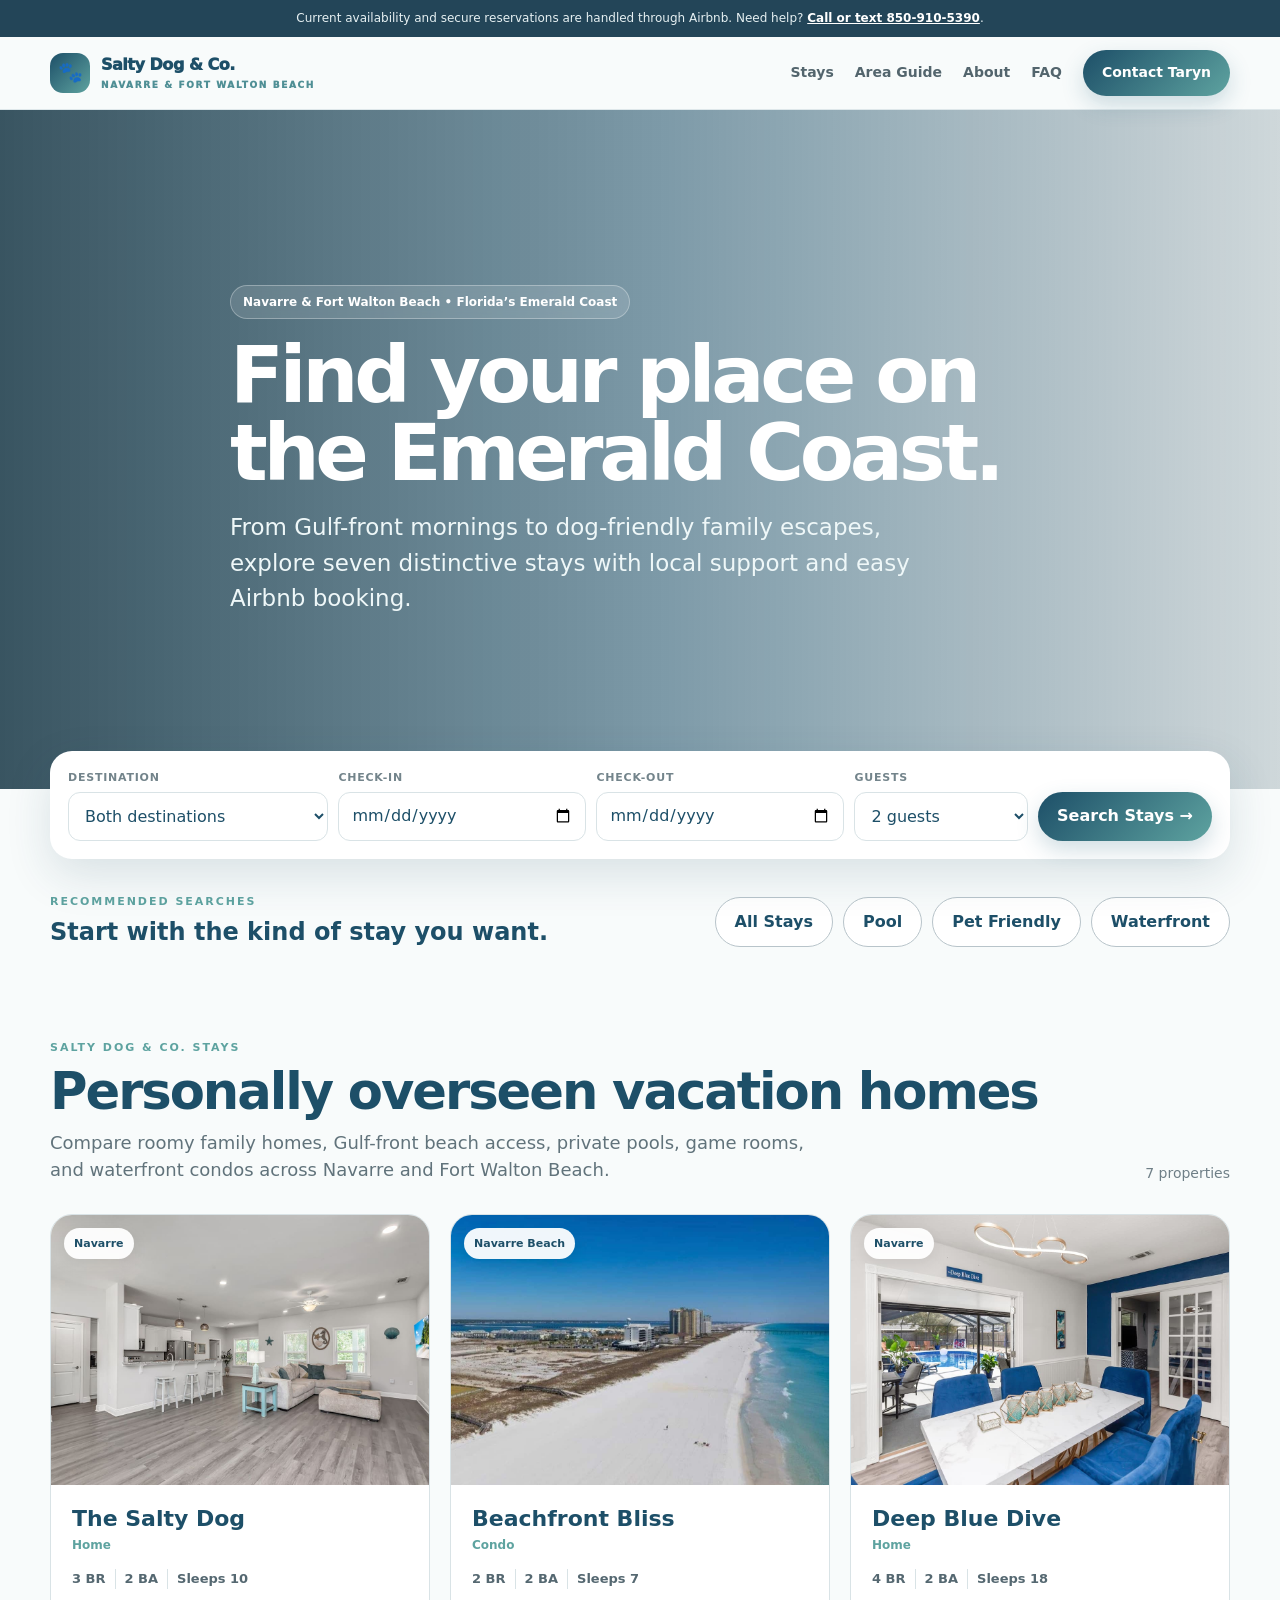
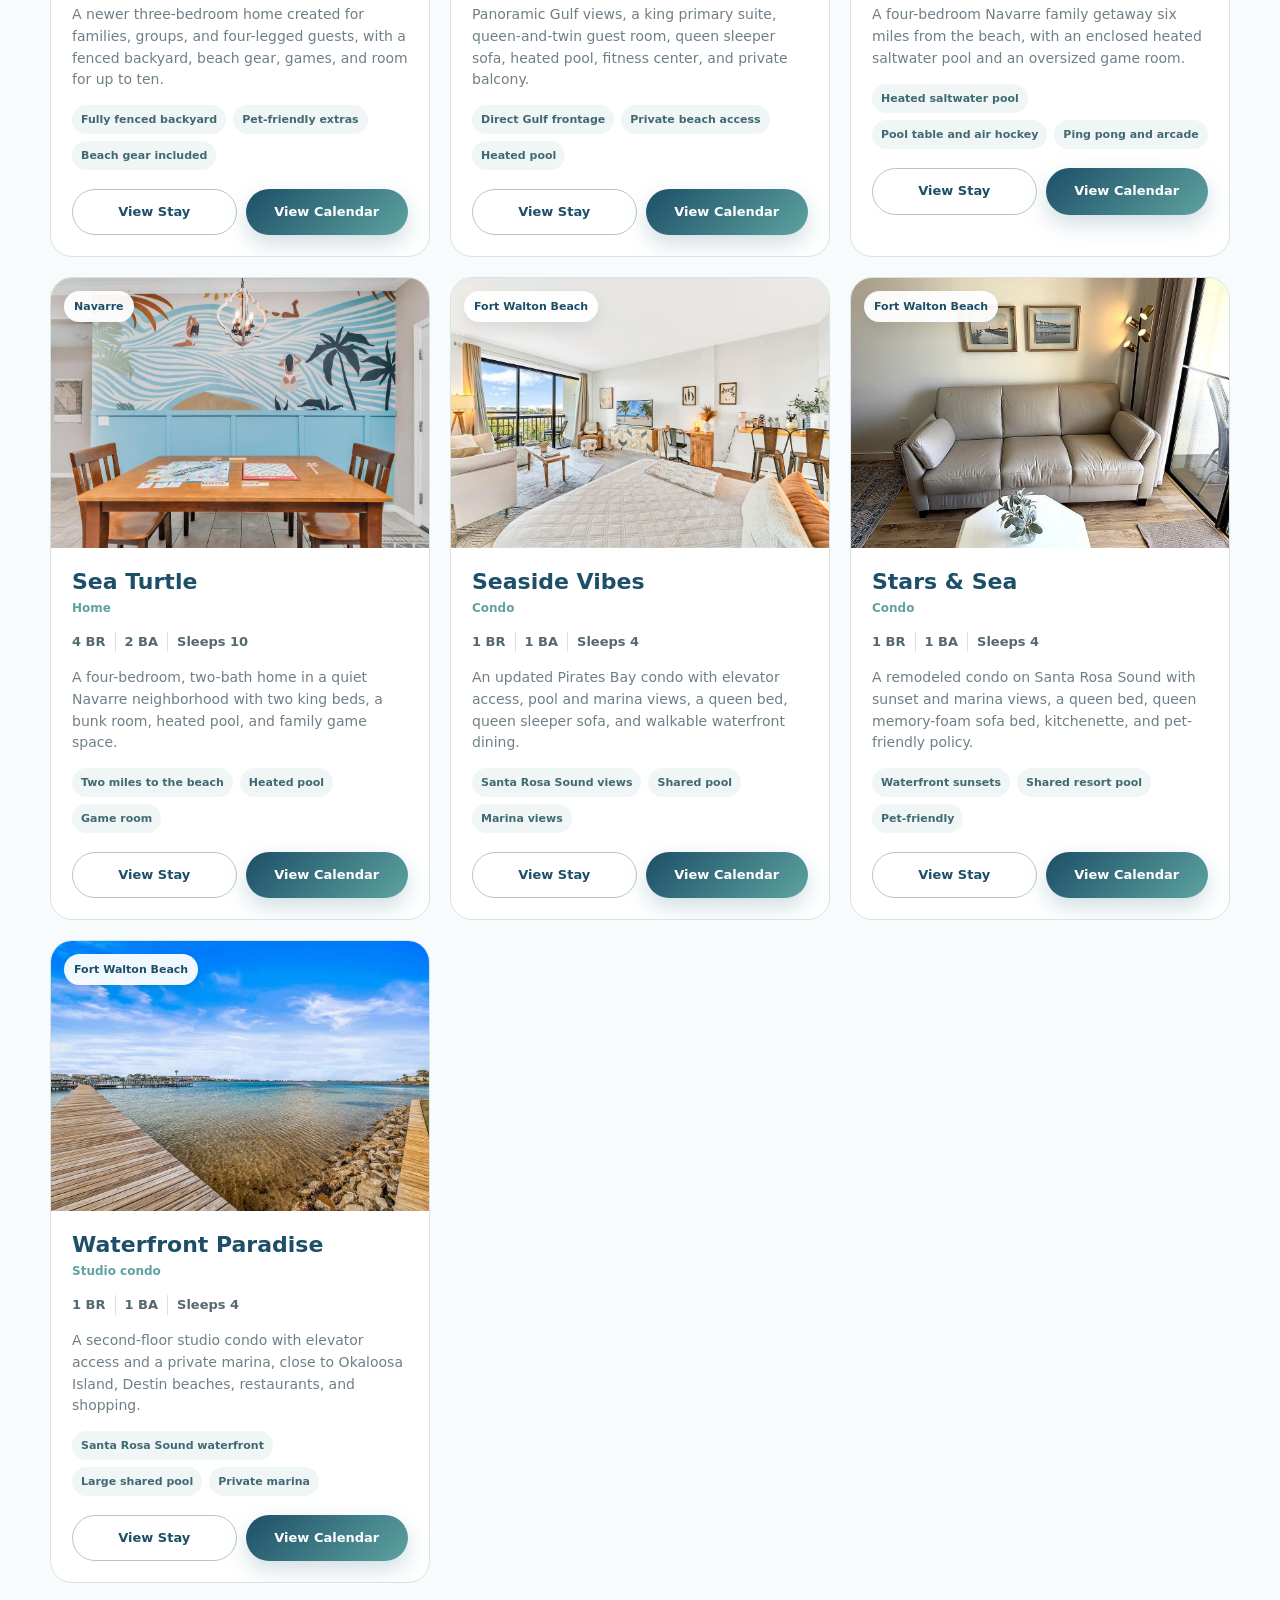
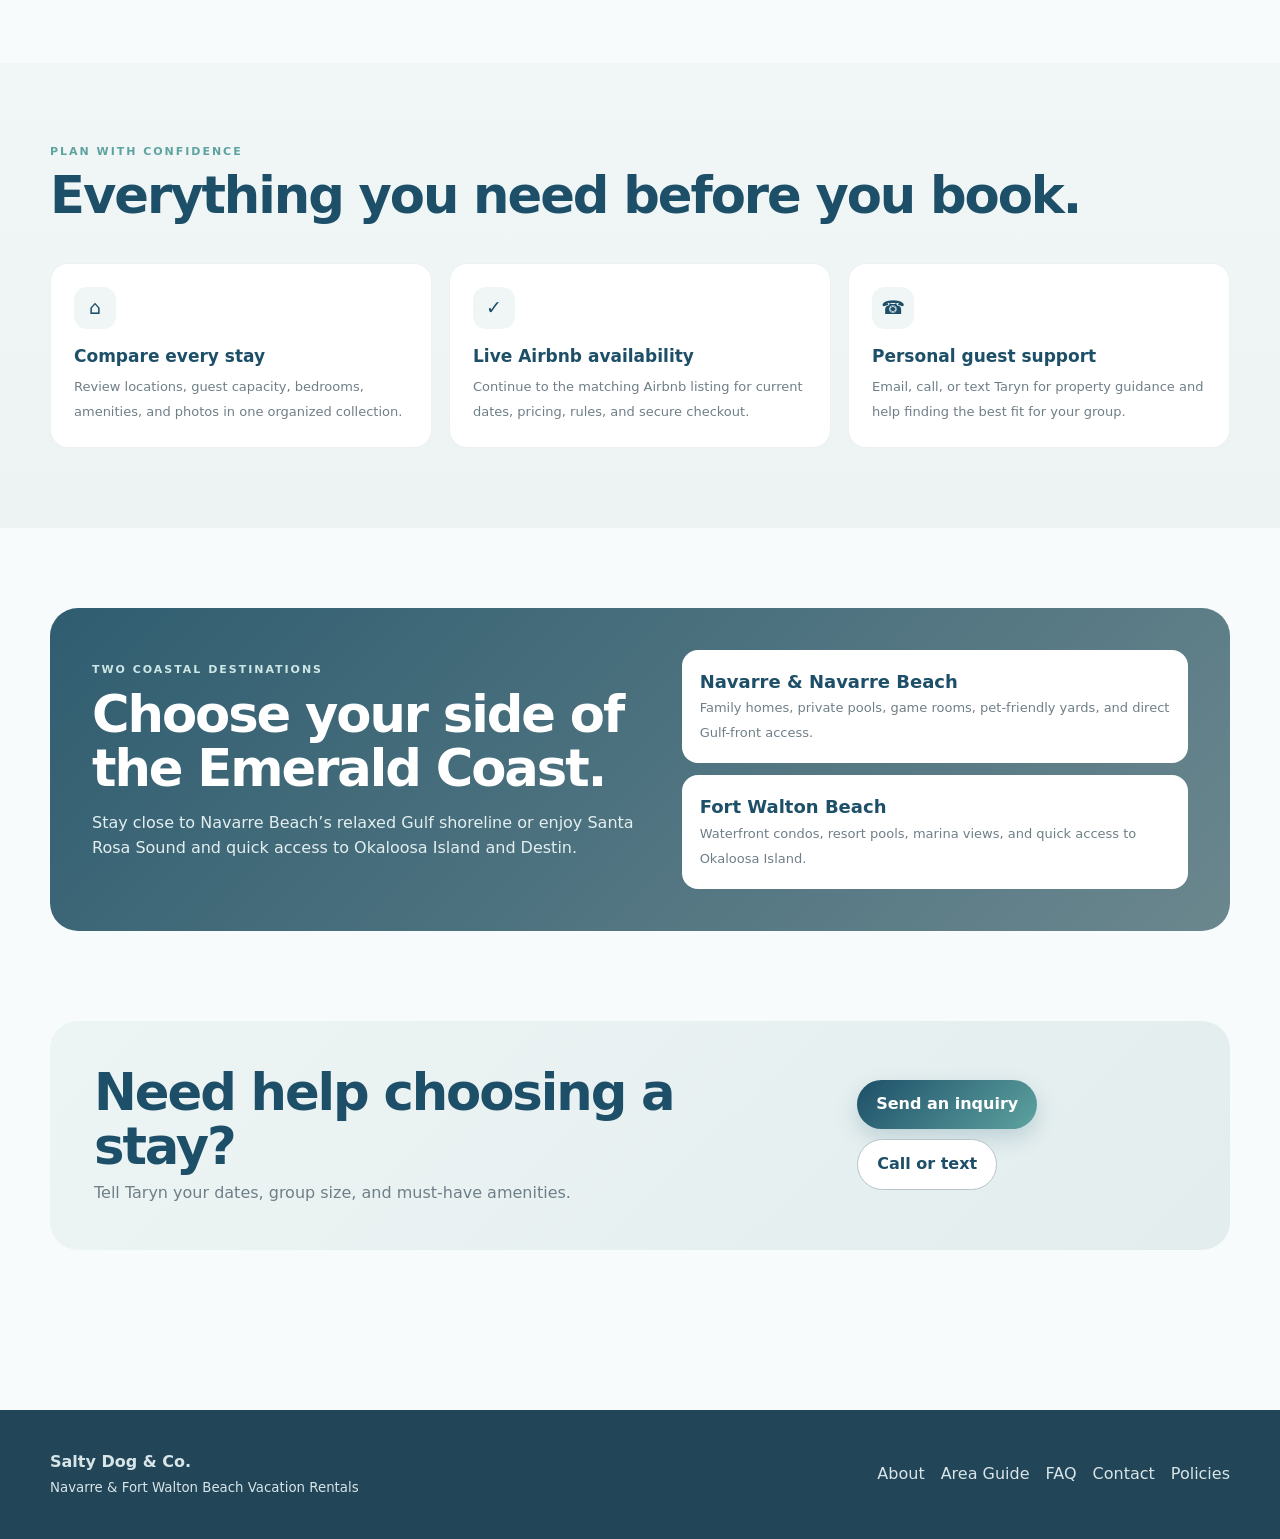
==== index.html @ 6332a344 "Add files via upload Add expanded galleries and booking price preview" ====
<!doctype html>
<html lang="en">
<head>
<meta charset="utf-8">
<meta name="viewport" content="width=device-width,initial-scale=1">
<title>Salty Dog & Co. | Navarre & Fort Walton Beach Vacation Rentals</title>
<meta name="description" content="Explore seven distinctive Salty Dog & Co. vacation rentals in Navarre, Navarre Beach, and Fort Walton Beach.">
<style>
:root{--ink:#25343c;--muted:#6f7f87;--navy:#1d4f68;--navy2:#2f6b80;--aqua:#4f8f95;--teal:#5ea3a0;--mist:#eaf2f3;--sand:#f8fbfb;--foam:#eff6f5;--line:#d9e3e6;--white:#fff;--shadow:0 16px 46px rgba(31,72,90,.14)}
*{box-sizing:border-box}html{scroll-behavior:smooth}body{margin:0;font-family:Inter,ui-sans-serif,system-ui,-apple-system,BlinkMacSystemFont,"Segoe UI",sans-serif;color:var(--ink);background:var(--sand);line-height:1.55}a{text-decoration:none;color:inherit}button,input,select{font:inherit}button{cursor:pointer}img{display:block;width:100%}.container{width:min(1180px,calc(100% - 36px));margin:auto}
.notice-bar{background:#234558;color:#e6f0f2;text-align:center;padding:9px 14px;font-size:12px}.notice-bar a{color:#fff;font-weight:850;text-decoration:underline}
header{position:sticky;top:0;z-index:50;background:rgba(248,251,251,.96);backdrop-filter:blur(12px);border-bottom:1px solid rgba(217,227,230,.8)}.nav{min-height:72px;display:flex;align-items:center;justify-content:space-between;gap:22px}.brand{display:flex;align-items:center;gap:11px;font-weight:950;color:var(--navy);letter-spacing:-.03em}.logo{width:40px;height:40px;border-radius:13px;background:linear-gradient(135deg,var(--navy),var(--teal));color:#fff;display:grid;place-items:center;font-size:20px}.brand small{display:block;color:var(--aqua);font-size:9px;text-transform:uppercase;letter-spacing:.18em;margin-top:1px}.navlinks{display:flex;align-items:center;gap:21px;font-size:14px;font-weight:750;color:#53656d}.navlinks a:hover{color:var(--teal)}
.btn{border:0;display:inline-flex;align-items:center;justify-content:center;gap:8px;min-height:46px;padding:12px 19px;border-radius:999px;font-weight:850;transition:.2s ease}.btn-primary{background:linear-gradient(135deg,var(--navy),var(--teal));color:#fff;box-shadow:0 9px 22px rgba(47,107,128,.22)}.btn-primary:hover{transform:translateY(-1px)}.btn-outline{background:#fff;color:var(--navy);border:1px solid #b8c4ca}
.hero{min-height:610px;color:#fff;display:flex;align-items:end;background:linear-gradient(90deg,rgba(20,53,68,.84),rgba(29,79,104,.56) 52%,rgba(20,53,68,.18)),url("https://images.trvl-media.com/lodging/124000000/123920000/123918700/123918637/0638040a.jpg?impolicy=resizecrop&ra=fit&rw=1600") center 55%/cover no-repeat}.hero-inner{padding:95px 0 92px;max-width:820px}.pill{display:inline-flex;align-items:center;gap:8px;padding:7px 12px;border:1px solid rgba(255,255,255,.3);background:rgba(255,255,255,.12);backdrop-filter:blur(7px);border-radius:999px;font-size:12px;font-weight:800}.hero h1{font-size:clamp(46px,6.5vw,79px);line-height:.98;letter-spacing:-.055em;margin:18px 0}.hero p{font-size:clamp(18px,2vw,23px);max-width:740px;color:#eef7f8;margin:0}
.search-wrap{position:relative;margin-top:-38px;z-index:10}.search-card{background:#fff;border-radius:22px;box-shadow:var(--shadow);padding:18px;display:grid;grid-template-columns:1.05fr 1fr 1fr .7fr auto;gap:10px;align-items:end}.field label{display:block;font-size:11px;text-transform:uppercase;letter-spacing:.07em;color:#73848b;font-weight:850;margin:0 0 6px}.field input,.field select{width:100%;height:49px;border:1px solid var(--line);border-radius:12px;padding:0 12px;color:var(--navy);background:#fff;outline:none}.field input:focus,.field select:focus{border-color:var(--teal);box-shadow:0 0 0 3px rgba(94,163,160,.1)}
section{padding:80px 0}.recommend{padding:34px 0 8px}.recommend-inner{display:flex;justify-content:space-between;gap:20px;align-items:center;flex-wrap:wrap}.quick{display:flex;gap:10px;flex-wrap:wrap}.kicker{font-size:11px;text-transform:uppercase;letter-spacing:.18em;font-weight:900;color:var(--teal)}.recommend-title{font-size:24px;font-weight:900;color:var(--navy);margin-top:4px}.section-head{display:flex;justify-content:space-between;gap:30px;align-items:end;margin-bottom:30px}.section-head h2,.feature-copy h2,.cta h2{font-size:clamp(34px,4vw,52px);line-height:1.06;letter-spacing:-.04em;color:var(--navy);margin:8px 0 10px}.lead{margin:0;color:#61737b;font-size:18px;max-width:760px}.results-count{font-size:14px;color:var(--muted);white-space:nowrap}
.property-grid{display:grid;grid-template-columns:repeat(3,1fr);gap:20px}.property-card{border:1px solid var(--line);background:#fff;border-radius:22px;overflow:hidden;transition:.2s ease;min-width:0}.property-card:hover{transform:translateY(-3px);box-shadow:var(--shadow)}.card-media{position:relative;height:270px;background:linear-gradient(135deg,#d8e6e8,#eef4f4);overflow:hidden}.card-media img{width:100%;height:100%;object-fit:cover}.tag{position:absolute;top:13px;left:13px;background:rgba(255,255,255,.94);color:var(--navy);padding:7px 10px;border-radius:999px;font-size:11px;font-weight:900;box-shadow:0 7px 16px rgba(0,0,0,.08)}.card-body{padding:21px}.card-title{font-size:22px;line-height:1.15;font-weight:900;color:var(--navy);margin:0}.location{font-size:12px;color:var(--teal);font-weight:850;margin-top:4px}.meta{display:flex;flex-wrap:wrap;gap:9px;margin:15px 0;color:#556871;font-size:13px;font-weight:700}.meta span{padding-right:9px;border-right:1px solid var(--line)}.meta span:last-child{border-right:0}.card-copy{color:var(--muted);font-size:14px;min-height:66px}.features{display:flex;gap:7px;flex-wrap:wrap;margin:14px 0 19px}.feature{padding:6px 9px;background:var(--foam);border-radius:999px;font-size:11px;color:#416972;font-weight:800}.card-actions{display:flex;gap:9px}.card-actions .btn{flex:1;font-size:13px;padding-inline:11px}
.soft{background:linear-gradient(180deg,#f1f7f7,#ecf3f2)}.why-grid{display:grid;grid-template-columns:repeat(3,1fr);gap:17px}.why{background:#fff;border:1px solid rgba(29,79,104,.08);border-radius:18px;padding:23px}.why-icon{width:42px;height:42px;border-radius:13px;background:var(--foam);display:grid;place-items:center;font-size:19px;margin-bottom:14px;color:var(--navy)}.why strong{display:block;color:var(--navy);font-size:17px;margin-bottom:5px}.why span{font-size:13px;color:var(--muted)}
.destination{display:grid;grid-template-columns:1.05fr .95fr;gap:30px;align-items:center;border-radius:28px;background:linear-gradient(135deg,#2f5d70,#6b878e);color:#fff;padding:42px}.destination h2{color:#fff;font-size:clamp(34px,4vw,52px);line-height:1.06;letter-spacing:-.04em;margin:8px 0 10px}.destination p{color:#e3eef0}.destination-cards{display:grid;gap:12px}.destination-card{background:#fff;color:var(--ink);border-radius:16px;padding:18px}.destination-card strong{display:block;color:var(--navy);font-size:18px}.destination-card span{font-size:13px;color:var(--muted)}
.cta{border-radius:28px;background:linear-gradient(135deg,#edf4f4,#e3edee);padding:44px;display:flex;justify-content:space-between;gap:30px;align-items:center}.cta h2{margin:0 0 8px}.cta p{margin:0;color:var(--muted)}.cta-actions{display:flex;gap:10px;flex-wrap:wrap}footer{background:#234558;color:#d7e5e8;padding:40px 0;margin-top:80px}.footer{display:flex;justify-content:space-between;gap:30px;align-items:center}.footer-links{display:flex;gap:16px;flex-wrap:wrap}
@media(max-width:960px){.navlinks a:not(.btn){display:none}.search-card{grid-template-columns:1fr 1fr}.search-card .wide-action{grid-column:1/-1}.property-grid{grid-template-columns:1fr 1fr}.destination{grid-template-columns:1fr}}
@media(max-width:650px){.container{width:min(100% - 26px,1180px)}.nav{min-height:64px}.nav .btn{display:none}.hero{min-height:570px}.hero-inner{padding:72px 0 86px}.hero h1{font-size:45px}.search-card{grid-template-columns:1fr}.search-card .wide-action{grid-column:auto}section{padding:62px 0}.section-head{display:block}.results-count{margin-top:10px}.property-grid,.why-grid{grid-template-columns:1fr}.destination{padding:30px 22px}.cta{display:block;padding:30px 22px}.cta-actions{margin-top:18px}.footer{display:block}.footer-links{margin-top:14px}.card-copy{min-height:0}}
</style>
</head>
<body>
<div class="notice-bar">Current availability and secure reservations are handled through Airbnb. Need help? <a href="tel:+18509105390">Call or text 850-910-5390</a>.</div>
<header><div class="container nav"><a href="/" class="brand"><span class="logo">🐾</span><span>Salty Dog & Co.<small>Navarre & Fort Walton Beach</small></span></a><nav class="navlinks"><a href="#stays">Stays</a><a href="/guide.html">Area Guide</a><a href="/about.html">About</a><a href="/faq.html">FAQ</a><a href="/contact.html" class="btn btn-primary">Contact Taryn</a></nav></div></header>
<main>
<section class="hero"><div class="container hero-inner"><span class="pill">Navarre & Fort Walton Beach • Florida’s Emerald Coast</span><h1>Find your place on the Emerald Coast.</h1><p>From Gulf-front mornings to dog-friendly family escapes, explore seven distinctive stays with local support and easy Airbnb booking.</p></div></section>
<div class="container search-wrap" id="search"><form class="search-card" id="searchForm"><div class="field"><label for="destination">Destination</label><select id="destination"><option value="all">Both destinations</option><option>Navarre</option><option>Navarre Beach</option><option>Fort Walton Beach</option></select></div><div class="field"><label for="checkin">Check-in</label><input id="checkin" type="date"></div><div class="field"><label for="checkout">Check-out</label><input id="checkout" type="date"></div><div class="field"><label for="guests">Guests</label><select id="guests"></select></div><button class="btn btn-primary wide-action" type="submit">Search Stays →</button></form></div>
<section class="recommend"><div class="container recommend-inner"><div><div class="kicker">Recommended searches</div><div class="recommend-title">Start with the kind of stay you want.</div></div><div class="quick" id="filters"><button class="btn btn-outline active" type="button" data-filter="all">All Stays</button><button class="btn btn-outline" type="button" data-filter="pool">Pool</button><button class="btn btn-outline" type="button" data-filter="pet-friendly">Pet Friendly</button><button class="btn btn-outline" type="button" data-filter="waterfront">Waterfront</button></div></div></section>
<section id="stays"><div class="container"><div class="section-head"><div><div class="kicker">Salty Dog & Co. stays</div><h2>Personally overseen vacation homes</h2><p class="lead">Compare roomy family homes, Gulf-front beach access, private pools, game rooms, and waterfront condos across Navarre and Fort Walton Beach.</p></div><div class="results-count" id="resultsCount">7 properties</div></div><div class="property-grid" id="propertyGrid"></div><div id="empty" style="display:none;text-align:center;padding:42px;color:var(--muted)">No stays match those selections. Try fewer guests or choose both destinations.</div></div></section>
<section class="soft"><div class="container"><div class="section-head"><div><div class="kicker">Plan with confidence</div><h2>Everything you need before you book.</h2></div></div><div class="why-grid"><article class="why"><div class="why-icon">⌂</div><strong>Compare every stay</strong><span>Review locations, guest capacity, bedrooms, amenities, and photos in one organized collection.</span></article><article class="why"><div class="why-icon">✓</div><strong>Live Airbnb availability</strong><span>Continue to the matching Airbnb listing for current dates, pricing, rules, and secure checkout.</span></article><article class="why"><div class="why-icon">☎</div><strong>Personal guest support</strong><span>Email, call, or text Taryn for property guidance and help finding the best fit for your group.</span></article></div></div></section>
<section><div class="container destination"><div class="feature-copy"><div class="kicker" style="color:#cde7e5">Two coastal destinations</div><h2>Choose your side of the Emerald Coast.</h2><p>Stay close to Navarre Beach’s relaxed Gulf shoreline or enjoy Santa Rosa Sound and quick access to Okaloosa Island and Destin.</p></div><div class="destination-cards"><article class="destination-card"><strong>Navarre & Navarre Beach</strong><span>Family homes, private pools, game rooms, pet-friendly yards, and direct Gulf-front access.</span></article><article class="destination-card"><strong>Fort Walton Beach</strong><span>Waterfront condos, resort pools, marina views, and quick access to Okaloosa Island.</span></article></div></div></section>
<section style="padding-top:10px"><div class="container cta"><div><h2>Need help choosing a stay?</h2><p>Tell Taryn your dates, group size, and must-have amenities.</p></div><div class="cta-actions"><a class="btn btn-primary" href="/contact.html">Send an inquiry</a><a class="btn btn-outline" href="tel:+18509105390">Call or text</a></div></div></section>
</main>
<footer><div class="container footer"><div><strong>Salty Dog & Co.</strong><br><small>Navarre & Fort Walton Beach Vacation Rentals</small></div><div class="footer-links"><a href="/about.html">About</a><a href="/guide.html">Area Guide</a><a href="/faq.html">FAQ</a><a href="/contact.html">Contact</a><a href="/policies.html">Policies</a></div></div></footer>
<script>
const slugs=['the-salty-dog','beachfront-bliss','deep-blue-dive','sea-turtle','seaside-vibes','stars-and-sea','waterfront-paradise'],grid=document.querySelector('#propertyGrid'),today=new Date();let properties=[],activeFilter='all';today.setDate(today.getDate()+1);checkin.min=today.toISOString().slice(0,10);guests.innerHTML=Array.from({length:18},(_,i)=>`<option value="${i+1}" ${i===1?'selected':''}>${i+1} ${i?'guests':'guest'}</option>`).join('');checkin.onchange=()=>{checkout.min=checkin.value;if(checkout.value&&checkout.value<=checkin.value)checkout.value=''};
function propertyUrl(p){const q=new URLSearchParams({stay:p.slug});if(checkin.value)q.set('checkin',checkin.value);if(checkout.value)q.set('checkout',checkout.value);q.set('guests',guests.value);return `/property.html?${q}`}
function card(p){return `<article class="property-card"><div class="card-media"><img src="${p.image}" alt="${p.name} vacation rental" loading="lazy"><span class="tag">${p.destination}</span></div><div class="card-body"><h3 class="card-title">${p.name}</h3><div class="location">${p.type}</div><div class="meta"><span>${p.bedrooms} BR</span><span>${p.bathrooms} BA</span><span>Sleeps ${p.guests}</span></div><p class="card-copy">${p.summary}</p><div class="features">${p.highlights.slice(0,3).map(x=>`<span class="feature">${x}</span>`).join('')}</div><div class="card-actions"><a class="btn btn-outline" href="/property.html?stay=${p.slug}">View Stay</a><a class="btn btn-primary" href="${propertyUrl(p)}#availability">View Calendar</a></div></div></article>`}
function render(){const count=+guests.value||1,dest=destination.value,shown=properties.filter(p=>(activeFilter==='all'||p.tags.includes(activeFilter))&&(dest==='all'||p.destination===dest)&&p.guests>=count);grid.innerHTML=shown.map(card).join('');resultsCount.textContent=`${shown.length} ${shown.length===1?'property':'properties'}`;empty.style.display=shown.length?'none':'block'}
Promise.all(slugs.map(s=>fetch(`/properties/${s}.json`).then(r=>r.json()))).then(data=>{properties=data;render()});
filters.onclick=e=>{const b=e.target.closest('[data-filter]');if(!b)return;activeFilter=b.dataset.filter;filters.querySelectorAll('button').forEach(x=>x.classList.toggle('active',x===b));render();stays.scrollIntoView({behavior:'smooth'})};
searchForm.onsubmit=e=>{e.preventDefault();render();stays.scrollIntoView({behavior:'smooth'})};
</script>
</body>
</html>
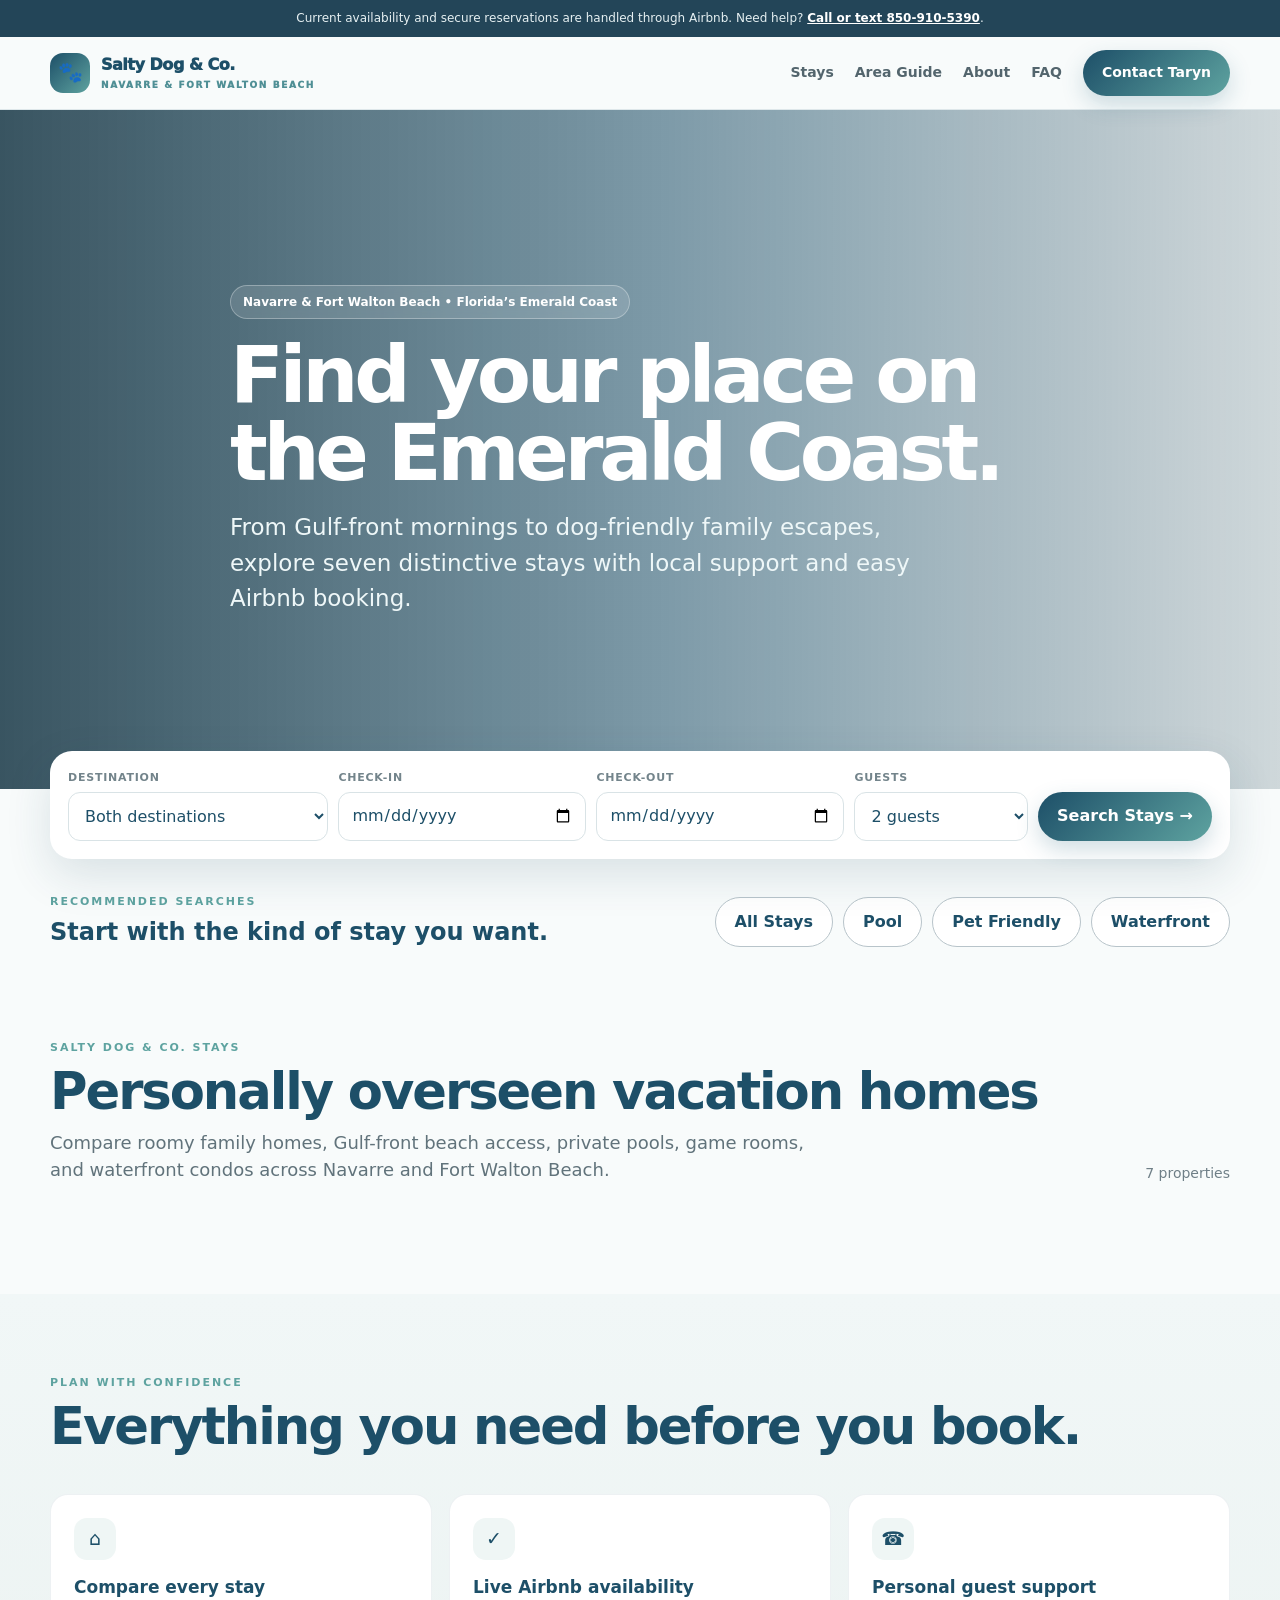
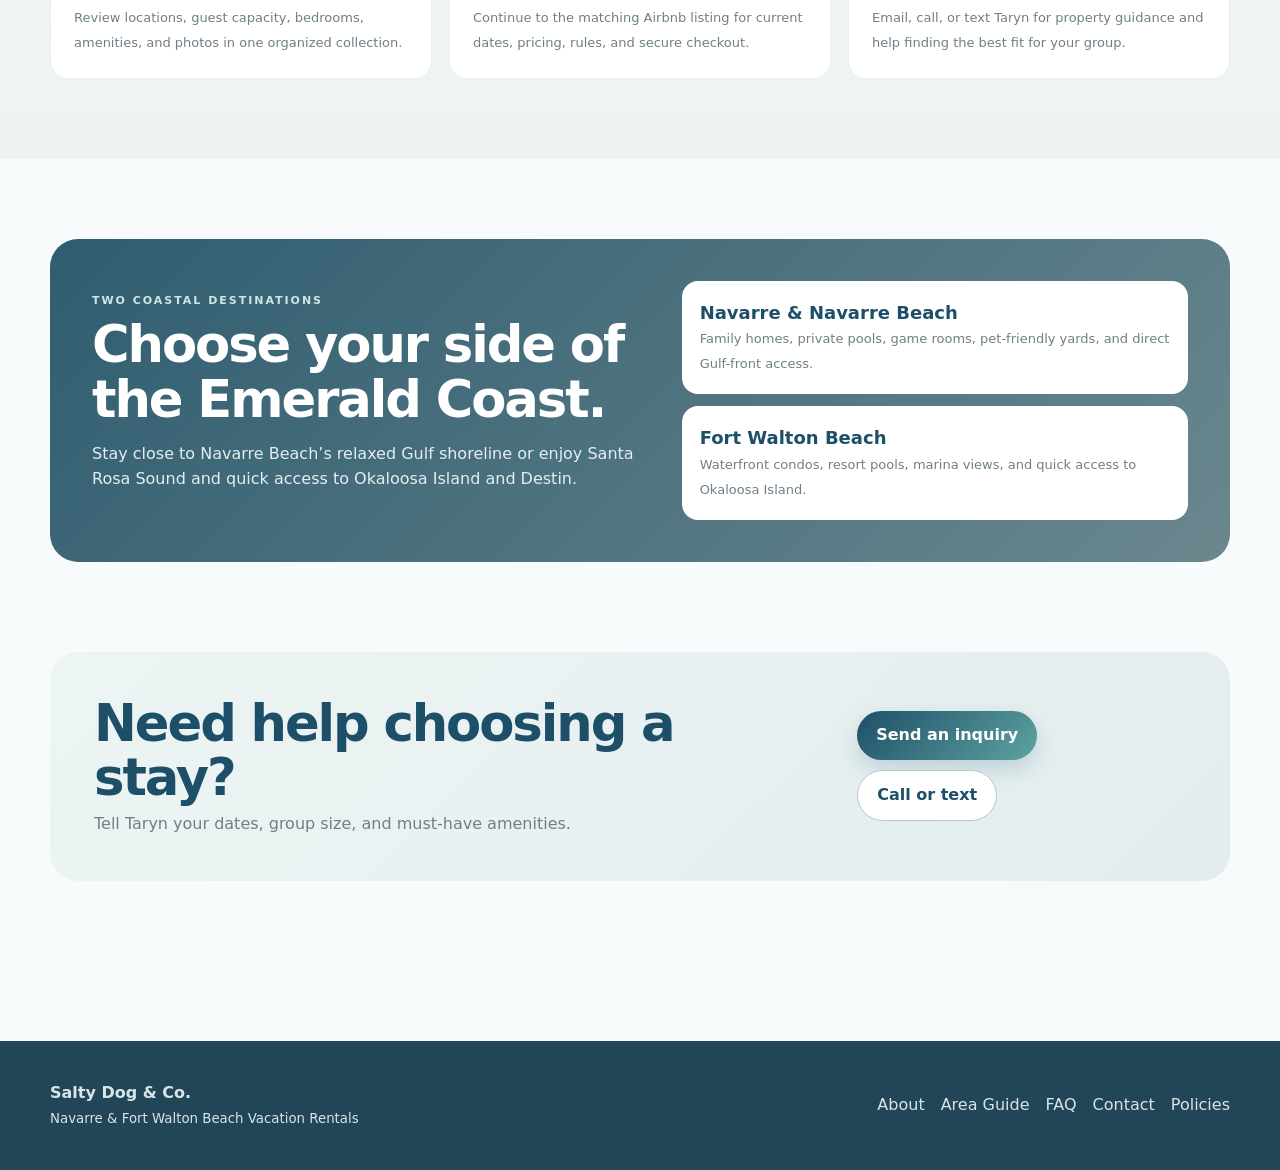
==== commit 039805cc: "Add files via upload Add a protected property editor and flexible pricing" ====
--- a/index.html
+++ b/index.html
@@ -27,7 +27,7 @@
 <header><div class="container nav"><a href="/" class="brand"><span class="logo">🐾</span><span>Salty Dog & Co.<small>Navarre & Fort Walton Beach</small></span></a><nav class="navlinks"><a href="#stays">Stays</a><a href="/guide.html">Area Guide</a><a href="/about.html">About</a><a href="/faq.html">FAQ</a><a href="/contact.html" class="btn btn-primary">Contact Taryn</a></nav></div></header>
 <main>
 <section class="hero"><div class="container hero-inner"><span class="pill">Navarre & Fort Walton Beach • Florida’s Emerald Coast</span><h1>Find your place on the Emerald Coast.</h1><p>From Gulf-front mornings to dog-friendly family escapes, explore seven distinctive stays with local support and easy Airbnb booking.</p></div></section>
-<div class="container search-wrap" id="search"><form class="search-card" id="searchForm"><div class="field"><label for="destination">Destination</label><select id="destination"><option value="all">Both destinations</option><option>Navarre</option><option>Navarre Beach</option><option>Fort Walton Beach</option></select></div><div class="field"><label for="checkin">Check-in</label><input id="checkin" type="date"></div><div class="field"><label for="checkout">Check-out</label><input id="checkout" type="date"></div><div class="field"><label for="guests">Guests</label><select id="guests"></select></div><button class="btn btn-primary wide-action" type="submit">Search Stays →</button></form></div>
+<div class="container search-wrap" id="search"><form class="search-card" id="searchForm"><div class="field"><label for="destination">Destination</label><select id="destination"><option value="all">Both destinations</option><option>Navarre</option><option>Navarre Beach</option><option>Fort Walton Beach</option></select></div><div class="field"><label for="checkin">Check-in</label><input id="checkin" type="date" required></div><div class="field"><label for="checkout">Check-out</label><input id="checkout" type="date" required></div><div class="field"><label for="guests">Guests</label><select id="guests"></select></div><button class="btn btn-primary wide-action" id="searchButton" type="submit">Search Stays →</button></form></div>
 <section class="recommend"><div class="container recommend-inner"><div><div class="kicker">Recommended searches</div><div class="recommend-title">Start with the kind of stay you want.</div></div><div class="quick" id="filters"><button class="btn btn-outline active" type="button" data-filter="all">All Stays</button><button class="btn btn-outline" type="button" data-filter="pool">Pool</button><button class="btn btn-outline" type="button" data-filter="pet-friendly">Pet Friendly</button><button class="btn btn-outline" type="button" data-filter="waterfront">Waterfront</button></div></div></section>
 <section id="stays"><div class="container"><div class="section-head"><div><div class="kicker">Salty Dog & Co. stays</div><h2>Personally overseen vacation homes</h2><p class="lead">Compare roomy family homes, Gulf-front beach access, private pools, game rooms, and waterfront condos across Navarre and Fort Walton Beach.</p></div><div class="results-count" id="resultsCount">7 properties</div></div><div class="property-grid" id="propertyGrid"></div><div id="empty" style="display:none;text-align:center;padding:42px;color:var(--muted)">No stays match those selections. Try fewer guests or choose both destinations.</div></div></section>
 <section class="soft"><div class="container"><div class="section-head"><div><div class="kicker">Plan with confidence</div><h2>Everything you need before you book.</h2></div></div><div class="why-grid"><article class="why"><div class="why-icon">⌂</div><strong>Compare every stay</strong><span>Review locations, guest capacity, bedrooms, amenities, and photos in one organized collection.</span></article><article class="why"><div class="why-icon">✓</div><strong>Live Airbnb availability</strong><span>Continue to the matching Airbnb listing for current dates, pricing, rules, and secure checkout.</span></article><article class="why"><div class="why-icon">☎</div><strong>Personal guest support</strong><span>Email, call, or text Taryn for property guidance and help finding the best fit for your group.</span></article></div></div></section>
@@ -36,13 +36,24 @@
 </main>
 <footer><div class="container footer"><div><strong>Salty Dog & Co.</strong><br><small>Navarre & Fort Walton Beach Vacation Rentals</small></div><div class="footer-links"><a href="/about.html">About</a><a href="/guide.html">Area Guide</a><a href="/faq.html">FAQ</a><a href="/contact.html">Contact</a><a href="/policies.html">Policies</a></div></div></footer>
 <script>
-const slugs=['the-salty-dog','beachfront-bliss','deep-blue-dive','sea-turtle','seaside-vibes','stars-and-sea','waterfront-paradise'],grid=document.querySelector('#propertyGrid'),today=new Date();let properties=[],activeFilter='all';today.setDate(today.getDate()+1);checkin.min=today.toISOString().slice(0,10);guests.innerHTML=Array.from({length:18},(_,i)=>`<option value="${i+1}" ${i===1?'selected':''}>${i+1} ${i?'guests':'guest'}</option>`).join('');checkin.onchange=()=>{checkout.min=checkin.value;if(checkout.value&&checkout.value<=checkin.value)checkout.value=''};
+const slugs=['the-salty-dog','beachfront-bliss','deep-blue-dive','sea-turtle','seaside-vibes','stars-and-sea','waterfront-paradise'],grid=document.querySelector('#propertyGrid'),today=new Date(),searchButton=document.querySelector('#searchButton');let properties=[],activeFilter='all',availableSlugs=null;today.setDate(today.getDate()+1);checkin.min=today.toISOString().slice(0,10);checkout.min=checkin.min;guests.innerHTML=Array.from({length:18},(_,i)=>`<option value="${i+1}" ${i===1?'selected':''}>${i+1} ${i?'guests':'guest'}</option>`).join('');checkin.onchange=()=>{checkout.min=checkin.value;if(checkout.value&&checkout.value<=checkin.value)checkout.value='';availableSlugs=null};checkout.onchange=()=>{availableSlugs=null};
 function propertyUrl(p){const q=new URLSearchParams({stay:p.slug});if(checkin.value)q.set('checkin',checkin.value);if(checkout.value)q.set('checkout',checkout.value);q.set('guests',guests.value);return `/property.html?${q}`}
 function card(p){return `<article class="property-card"><div class="card-media"><img src="${p.image}" alt="${p.name} vacation rental" loading="lazy"><span class="tag">${p.destination}</span></div><div class="card-body"><h3 class="card-title">${p.name}</h3><div class="location">${p.type}</div><div class="meta"><span>${p.bedrooms} BR</span><span>${p.bathrooms} BA</span><span>Sleeps ${p.guests}</span></div><p class="card-copy">${p.summary}</p><div class="features">${p.highlights.slice(0,3).map(x=>`<span class="feature">${x}</span>`).join('')}</div><div class="card-actions"><a class="btn btn-outline" href="/property.html?stay=${p.slug}">View Stay</a><a class="btn btn-primary" href="${propertyUrl(p)}#availability">View Calendar</a></div></div></article>`}
-function render(){const count=+guests.value||1,dest=destination.value,shown=properties.filter(p=>(activeFilter==='all'||p.tags.includes(activeFilter))&&(dest==='all'||p.destination===dest)&&p.guests>=count);grid.innerHTML=shown.map(card).join('');resultsCount.textContent=`${shown.length} ${shown.length===1?'property':'properties'}`;empty.style.display=shown.length?'none':'block'}
-Promise.all(slugs.map(s=>fetch(`/properties/${s}.json`).then(r=>r.json()))).then(data=>{properties=data;render()});
+function render(){const count=+guests.value||1,dest=destination.value,shown=properties.filter(p=>(activeFilter==='all'||p.tags.includes(activeFilter))&&(dest==='all'||p.destination===dest)&&p.guests>=count&&(!availableSlugs||availableSlugs.has(p.slug)));grid.innerHTML=shown.map(card).join('');resultsCount.textContent=`${shown.length}${availableSlugs?' available':''} ${shown.length===1?'property':'properties'}`;empty.textContent=availableSlugs?'No properties are available for the complete date range. Try different dates, fewer guests, or both destinations.':'No stays match those selections. Try fewer guests or choose both destinations.';empty.style.display=shown.length?'none':'block'}
+const datesOverlap=(start,end,ranges)=>ranges.some(range=>start<range.end&&end>range.start);
+async function findAvailable(){
+  const start=checkin.value,end=checkout.value;
+  if(!start||!end||end<=start)return;
+  searchButton.disabled=true;searchButton.textContent='Checking calendars…';resultsCount.textContent='Checking live availability…';grid.setAttribute('aria-busy','true');
+  const checks=await Promise.all(properties.map(async property=>{
+    try{const response=await fetch(`/api/calendar/${encodeURIComponent(property.slug)}`);if(!response.ok)return null;const data=await response.json();return datesOverlap(start,end,data.ranges||[])?null:property.slug}catch{return null}
+  }));
+  availableSlugs=new Set(checks.filter(Boolean));
+  grid.removeAttribute('aria-busy');searchButton.disabled=false;searchButton.textContent='Search Stays →';render();stays.scrollIntoView({behavior:'smooth'});
+}
+Promise.all(slugs.map(s=>fetch(`/api/properties/${s}`).then(r=>r.json()))).then(data=>{properties=data;render()});
 filters.onclick=e=>{const b=e.target.closest('[data-filter]');if(!b)return;activeFilter=b.dataset.filter;filters.querySelectorAll('button').forEach(x=>x.classList.toggle('active',x===b));render();stays.scrollIntoView({behavior:'smooth'})};
-searchForm.onsubmit=e=>{e.preventDefault();render();stays.scrollIntoView({behavior:'smooth'})};
+searchForm.onsubmit=e=>{e.preventDefault();findAvailable()};
 </script>
 </body>
 </html>
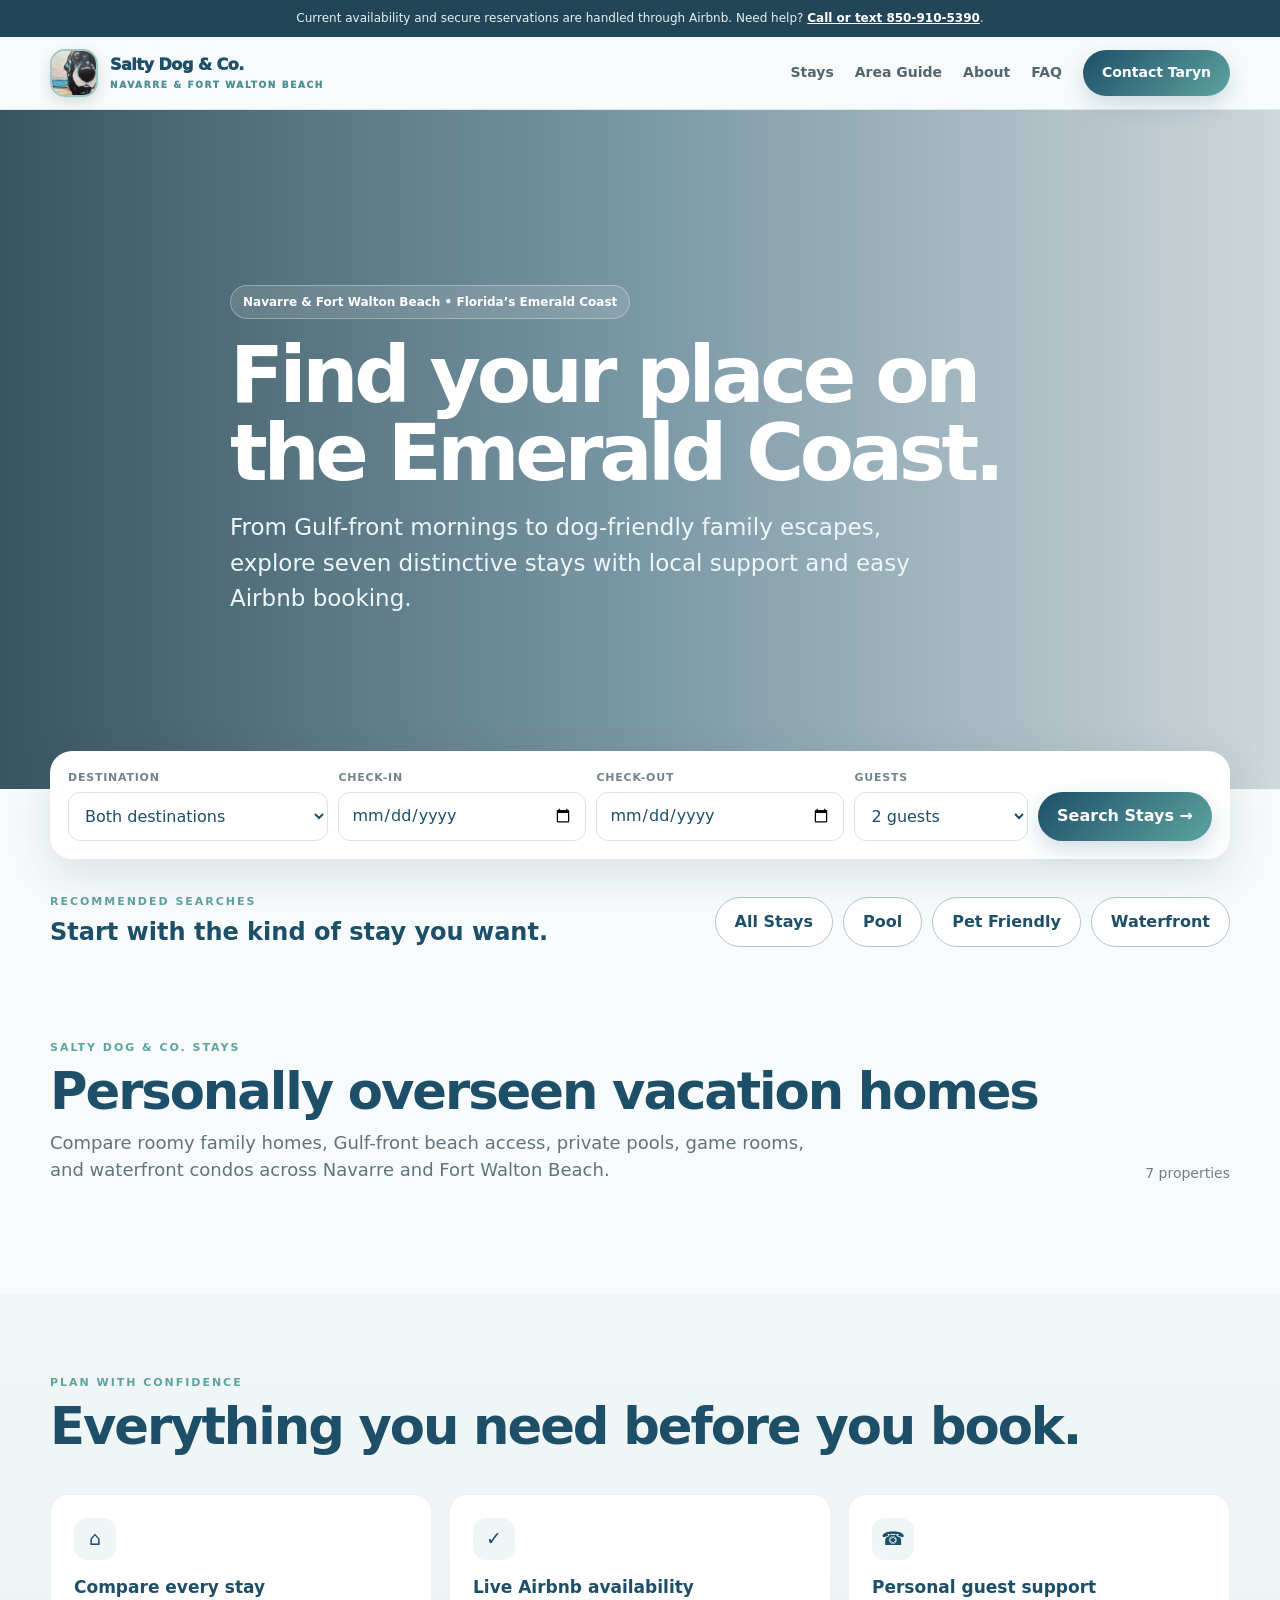
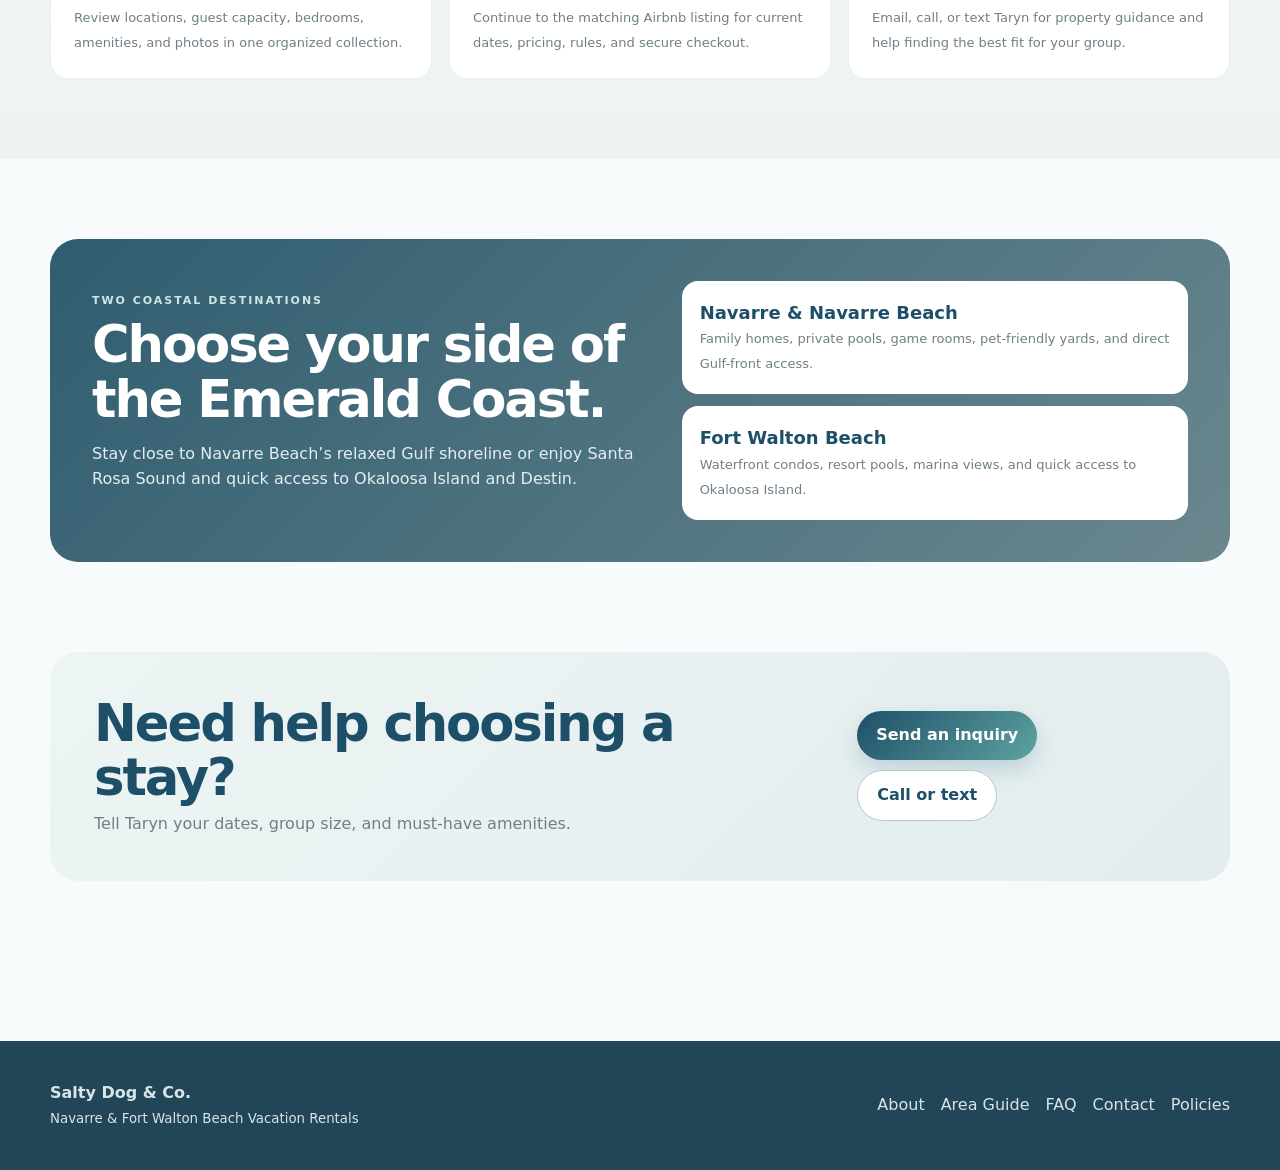
==== commit f1918acf: "Add files via upload Connect Ruby logo to homepage header" ====
--- a/index.html
+++ b/index.html
@@ -9,7 +9,7 @@
 :root{--ink:#25343c;--muted:#6f7f87;--navy:#1d4f68;--navy2:#2f6b80;--aqua:#4f8f95;--teal:#5ea3a0;--mist:#eaf2f3;--sand:#f8fbfb;--foam:#eff6f5;--line:#d9e3e6;--white:#fff;--shadow:0 16px 46px rgba(31,72,90,.14)}
 *{box-sizing:border-box}html{scroll-behavior:smooth}body{margin:0;font-family:Inter,ui-sans-serif,system-ui,-apple-system,BlinkMacSystemFont,"Segoe UI",sans-serif;color:var(--ink);background:var(--sand);line-height:1.55}a{text-decoration:none;color:inherit}button,input,select{font:inherit}button{cursor:pointer}img{display:block;width:100%}.container{width:min(1180px,calc(100% - 36px));margin:auto}
 .notice-bar{background:#234558;color:#e6f0f2;text-align:center;padding:9px 14px;font-size:12px}.notice-bar a{color:#fff;font-weight:850;text-decoration:underline}
-header{position:sticky;top:0;z-index:50;background:rgba(248,251,251,.96);backdrop-filter:blur(12px);border-bottom:1px solid rgba(217,227,230,.8)}.nav{min-height:72px;display:flex;align-items:center;justify-content:space-between;gap:22px}.brand{display:flex;align-items:center;gap:11px;font-weight:950;color:var(--navy);letter-spacing:-.03em}.logo{width:40px;height:40px;border-radius:13px;background:linear-gradient(135deg,var(--navy),var(--teal));color:#fff;display:grid;place-items:center;font-size:20px}.brand small{display:block;color:var(--aqua);font-size:9px;text-transform:uppercase;letter-spacing:.18em;margin-top:1px}.navlinks{display:flex;align-items:center;gap:21px;font-size:14px;font-weight:750;color:#53656d}.navlinks a:hover{color:var(--teal)}
+header{position:sticky;top:0;z-index:50;background:rgba(248,251,251,.96);backdrop-filter:blur(12px);border-bottom:1px solid rgba(217,227,230,.8)}.nav{min-height:72px;display:flex;align-items:center;justify-content:space-between;gap:22px}.brand{display:flex;align-items:center;gap:12px;font-weight:950;color:var(--navy);letter-spacing:-.03em}.logo{width:48px;height:48px;border-radius:15px;object-fit:cover;object-position:76% 50%;border:2px solid rgba(94,163,160,.55);box-shadow:0 5px 14px rgba(23,63,85,.16);background:var(--foam);flex:0 0 auto}.brand small{display:block;color:var(--aqua);font-size:9px;text-transform:uppercase;letter-spacing:.18em;margin-top:1px}.navlinks{display:flex;align-items:center;gap:21px;font-size:14px;font-weight:750;color:#53656d}.navlinks a:hover{color:var(--teal)}
 .btn{border:0;display:inline-flex;align-items:center;justify-content:center;gap:8px;min-height:46px;padding:12px 19px;border-radius:999px;font-weight:850;transition:.2s ease}.btn-primary{background:linear-gradient(135deg,var(--navy),var(--teal));color:#fff;box-shadow:0 9px 22px rgba(47,107,128,.22)}.btn-primary:hover{transform:translateY(-1px)}.btn-outline{background:#fff;color:var(--navy);border:1px solid #b8c4ca}
 .hero{min-height:610px;color:#fff;display:flex;align-items:end;background:linear-gradient(90deg,rgba(20,53,68,.84),rgba(29,79,104,.56) 52%,rgba(20,53,68,.18)),url("https://images.trvl-media.com/lodging/124000000/123920000/123918700/123918637/0638040a.jpg?impolicy=resizecrop&ra=fit&rw=1600") center 55%/cover no-repeat}.hero-inner{padding:95px 0 92px;max-width:820px}.pill{display:inline-flex;align-items:center;gap:8px;padding:7px 12px;border:1px solid rgba(255,255,255,.3);background:rgba(255,255,255,.12);backdrop-filter:blur(7px);border-radius:999px;font-size:12px;font-weight:800}.hero h1{font-size:clamp(46px,6.5vw,79px);line-height:.98;letter-spacing:-.055em;margin:18px 0}.hero p{font-size:clamp(18px,2vw,23px);max-width:740px;color:#eef7f8;margin:0}
 .search-wrap{position:relative;margin-top:-38px;z-index:10}.search-card{background:#fff;border-radius:22px;box-shadow:var(--shadow);padding:18px;display:grid;grid-template-columns:1.05fr 1fr 1fr .7fr auto;gap:10px;align-items:end}.field label{display:block;font-size:11px;text-transform:uppercase;letter-spacing:.07em;color:#73848b;font-weight:850;margin:0 0 6px}.field input,.field select{width:100%;height:49px;border:1px solid var(--line);border-radius:12px;padding:0 12px;color:var(--navy);background:#fff;outline:none}.field input:focus,.field select:focus{border-color:var(--teal);box-shadow:0 0 0 3px rgba(94,163,160,.1)}
@@ -24,7 +24,7 @@
 </head>
 <body>
 <div class="notice-bar">Current availability and secure reservations are handled through Airbnb. Need help? <a href="tel:+18509105390">Call or text 850-910-5390</a>.</div>
-<header><div class="container nav"><a href="/" class="brand"><span class="logo">🐾</span><span>Salty Dog & Co.<small>Navarre & Fort Walton Beach</small></span></a><nav class="navlinks"><a href="#stays">Stays</a><a href="/guide.html">Area Guide</a><a href="/about.html">About</a><a href="/faq.html">FAQ</a><a href="/contact.html" class="btn btn-primary">Contact Taryn</a></nav></div></header>
+<header><div class="container nav"><a href="/" class="brand"><img class="logo" src="/assets/ruby-logo.png" alt="Ruby, the Salty Dog & Co. mascot"><span>Salty Dog & Co.<small>Navarre & Fort Walton Beach</small></span></a><nav class="navlinks"><a href="#stays">Stays</a><a href="/guide.html">Area Guide</a><a href="/about.html">About</a><a href="/faq.html">FAQ</a><a href="/contact.html" class="btn btn-primary">Contact Taryn</a></nav></div></header>
 <main>
 <section class="hero"><div class="container hero-inner"><span class="pill">Navarre & Fort Walton Beach • Florida’s Emerald Coast</span><h1>Find your place on the Emerald Coast.</h1><p>From Gulf-front mornings to dog-friendly family escapes, explore seven distinctive stays with local support and easy Airbnb booking.</p></div></section>
 <div class="container search-wrap" id="search"><form class="search-card" id="searchForm"><div class="field"><label for="destination">Destination</label><select id="destination"><option value="all">Both destinations</option><option>Navarre</option><option>Navarre Beach</option><option>Fort Walton Beach</option></select></div><div class="field"><label for="checkin">Check-in</label><input id="checkin" type="date" required></div><div class="field"><label for="checkout">Check-out</label><input id="checkout" type="date" required></div><div class="field"><label for="guests">Guests</label><select id="guests"></select></div><button class="btn btn-primary wide-action" id="searchButton" type="submit">Search Stays →</button></form></div>
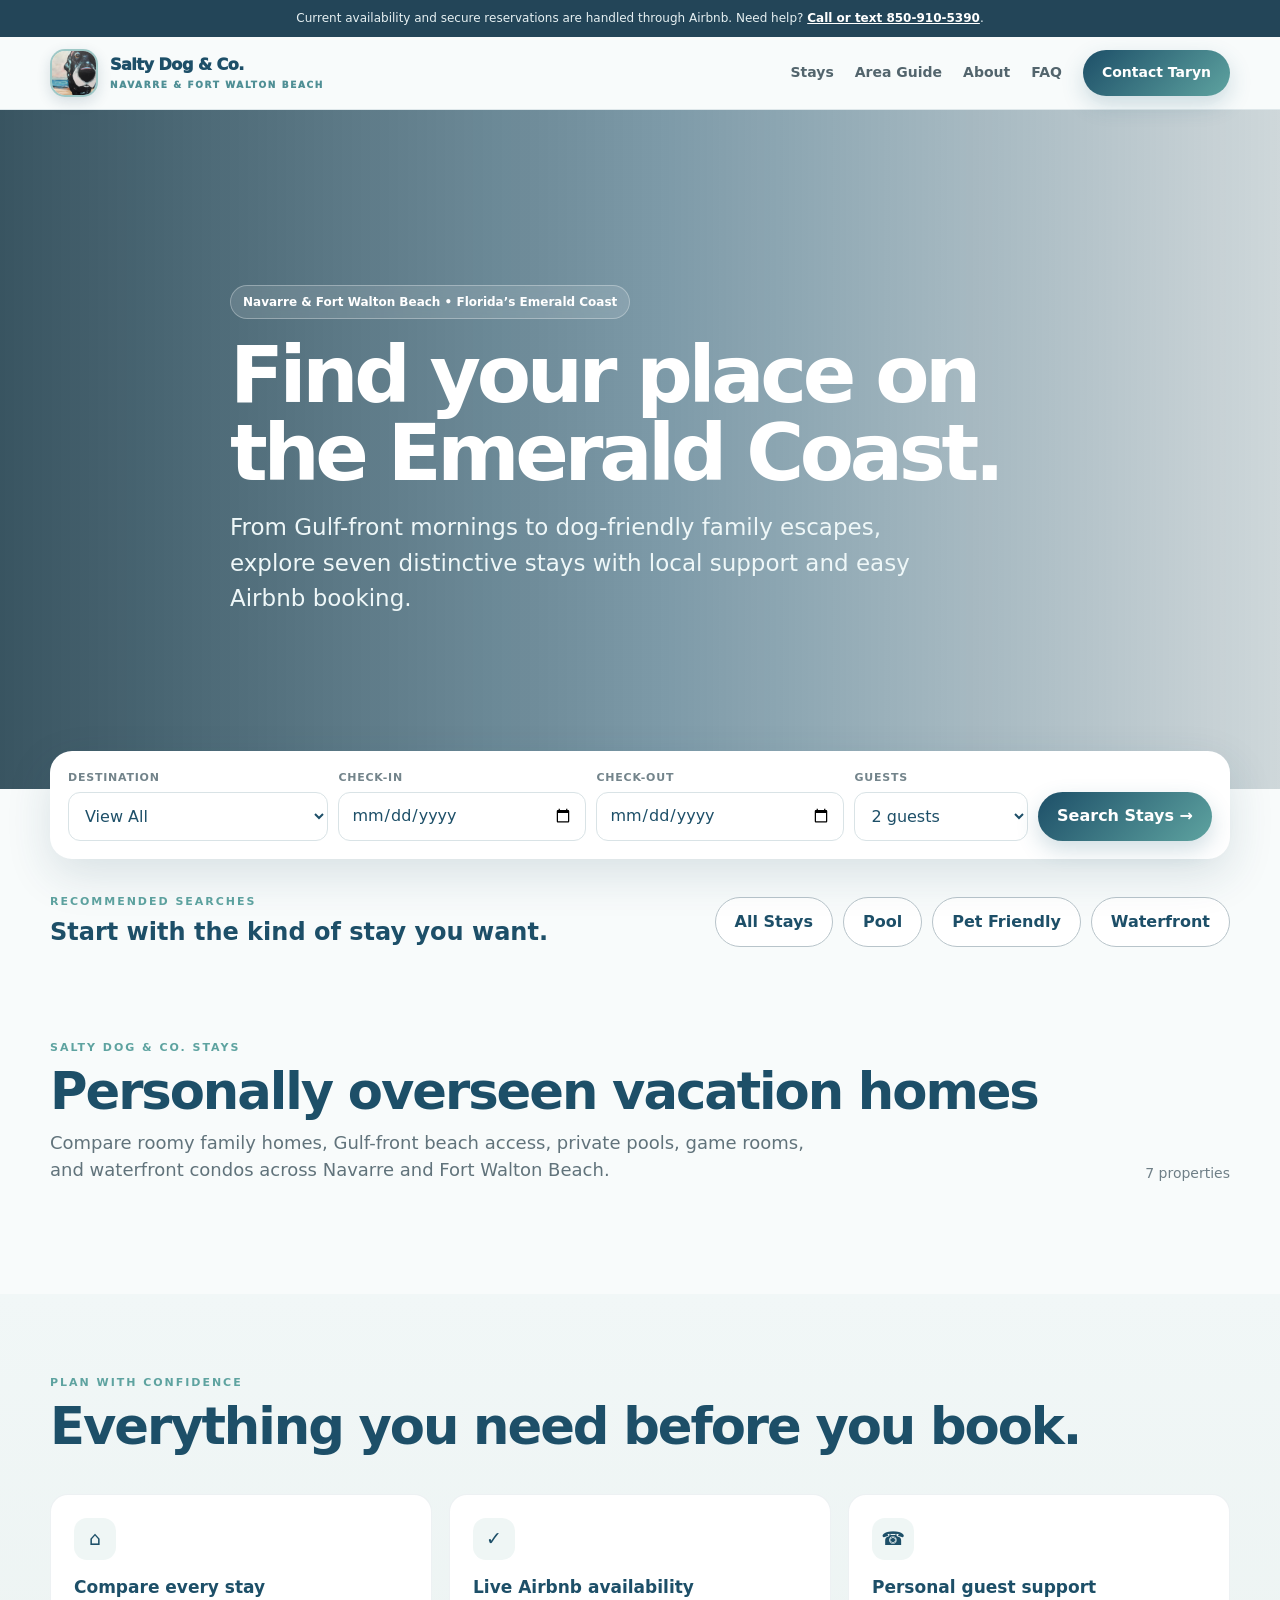
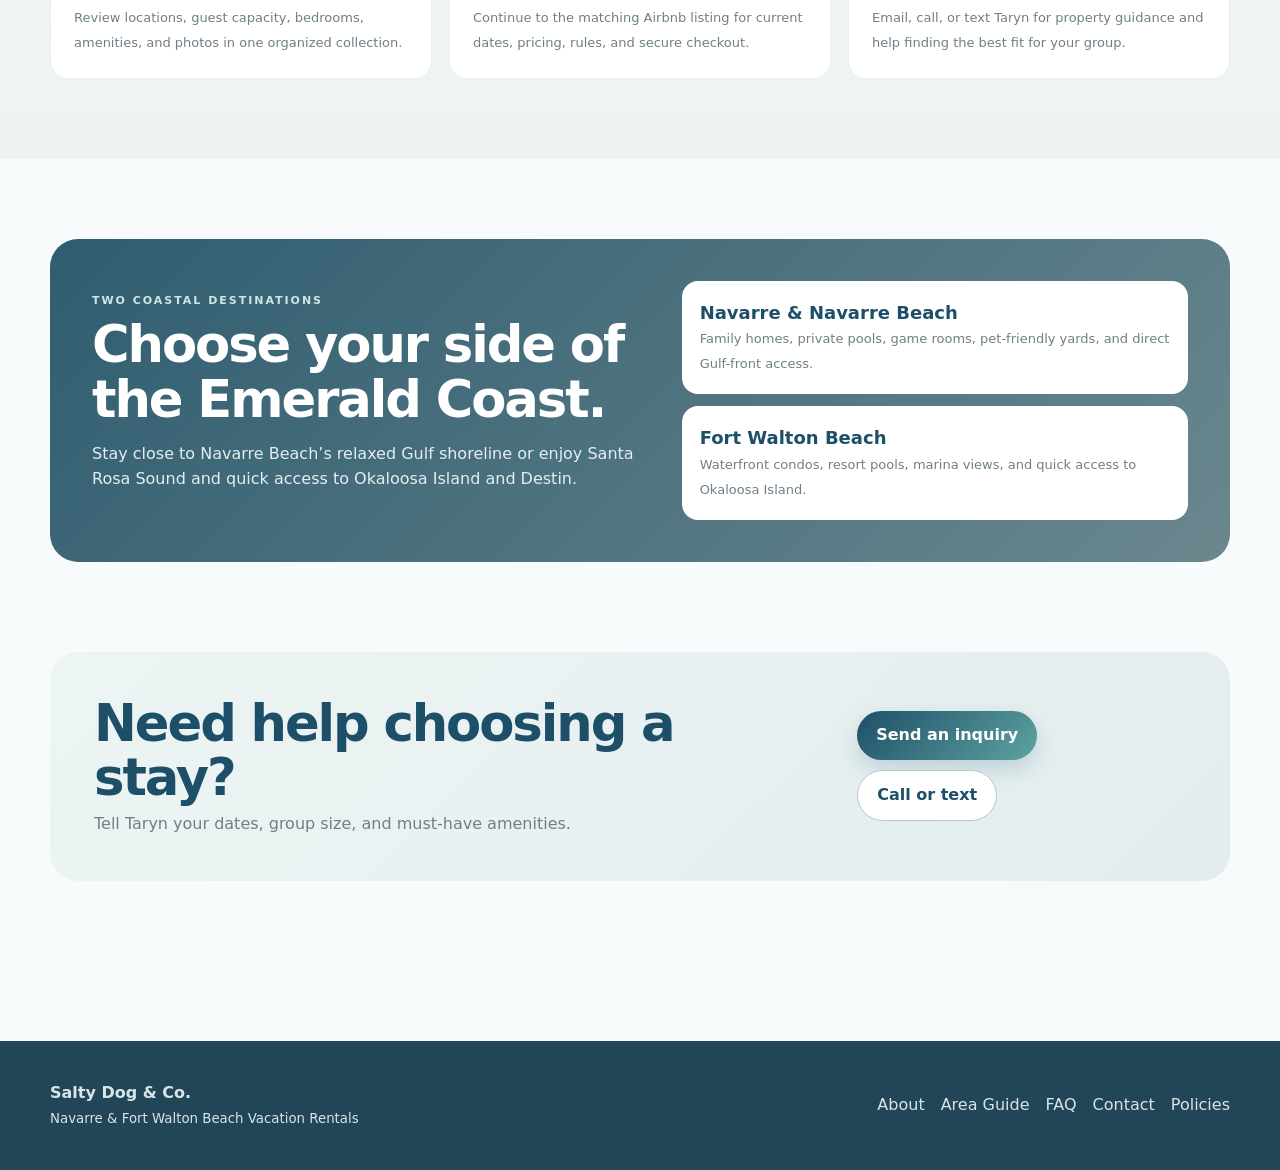
==== commit adf90c4f: "Modify destination options in search form changed to "View All" from "Both Destinations"" ====
--- a/index.html
+++ b/index.html
@@ -27,7 +27,7 @@
 <header><div class="container nav"><a href="/" class="brand"><img class="logo" src="/assets/ruby-logo.png" alt="Ruby, the Salty Dog & Co. mascot"><span>Salty Dog & Co.<small>Navarre & Fort Walton Beach</small></span></a><nav class="navlinks"><a href="#stays">Stays</a><a href="/guide.html">Area Guide</a><a href="/about.html">About</a><a href="/faq.html">FAQ</a><a href="/contact.html" class="btn btn-primary">Contact Taryn</a></nav></div></header>
 <main>
 <section class="hero"><div class="container hero-inner"><span class="pill">Navarre & Fort Walton Beach • Florida’s Emerald Coast</span><h1>Find your place on the Emerald Coast.</h1><p>From Gulf-front mornings to dog-friendly family escapes, explore seven distinctive stays with local support and easy Airbnb booking.</p></div></section>
-<div class="container search-wrap" id="search"><form class="search-card" id="searchForm"><div class="field"><label for="destination">Destination</label><select id="destination"><option value="all">Both destinations</option><option>Navarre</option><option>Navarre Beach</option><option>Fort Walton Beach</option></select></div><div class="field"><label for="checkin">Check-in</label><input id="checkin" type="date" required></div><div class="field"><label for="checkout">Check-out</label><input id="checkout" type="date" required></div><div class="field"><label for="guests">Guests</label><select id="guests"></select></div><button class="btn btn-primary wide-action" id="searchButton" type="submit">Search Stays →</button></form></div>
+<div class="container search-wrap" id="search"><form class="search-card" id="searchForm"><div class="field"><label for="destination">Destination</label><select id="destination"><option value="all">View All</option><option>Navarre</option><option>Navarre Beach</option><option>Fort Walton Beach</option></select></div><div class="field"><label for="checkin">Check-in</label><input id="checkin" type="date" required></div><div class="field"><label for="checkout">Check-out</label><input id="checkout" type="date" required></div><div class="field"><label for="guests">Guests</label><select id="guests"></select></div><button class="btn btn-primary wide-action" id="searchButton" type="submit">Search Stays →</button></form></div>
 <section class="recommend"><div class="container recommend-inner"><div><div class="kicker">Recommended searches</div><div class="recommend-title">Start with the kind of stay you want.</div></div><div class="quick" id="filters"><button class="btn btn-outline active" type="button" data-filter="all">All Stays</button><button class="btn btn-outline" type="button" data-filter="pool">Pool</button><button class="btn btn-outline" type="button" data-filter="pet-friendly">Pet Friendly</button><button class="btn btn-outline" type="button" data-filter="waterfront">Waterfront</button></div></div></section>
 <section id="stays"><div class="container"><div class="section-head"><div><div class="kicker">Salty Dog & Co. stays</div><h2>Personally overseen vacation homes</h2><p class="lead">Compare roomy family homes, Gulf-front beach access, private pools, game rooms, and waterfront condos across Navarre and Fort Walton Beach.</p></div><div class="results-count" id="resultsCount">7 properties</div></div><div class="property-grid" id="propertyGrid"></div><div id="empty" style="display:none;text-align:center;padding:42px;color:var(--muted)">No stays match those selections. Try fewer guests or choose both destinations.</div></div></section>
 <section class="soft"><div class="container"><div class="section-head"><div><div class="kicker">Plan with confidence</div><h2>Everything you need before you book.</h2></div></div><div class="why-grid"><article class="why"><div class="why-icon">⌂</div><strong>Compare every stay</strong><span>Review locations, guest capacity, bedrooms, amenities, and photos in one organized collection.</span></article><article class="why"><div class="why-icon">✓</div><strong>Live Airbnb availability</strong><span>Continue to the matching Airbnb listing for current dates, pricing, rules, and secure checkout.</span></article><article class="why"><div class="why-icon">☎</div><strong>Personal guest support</strong><span>Email, call, or text Taryn for property guidance and help finding the best fit for your group.</span></article></div></div></section>
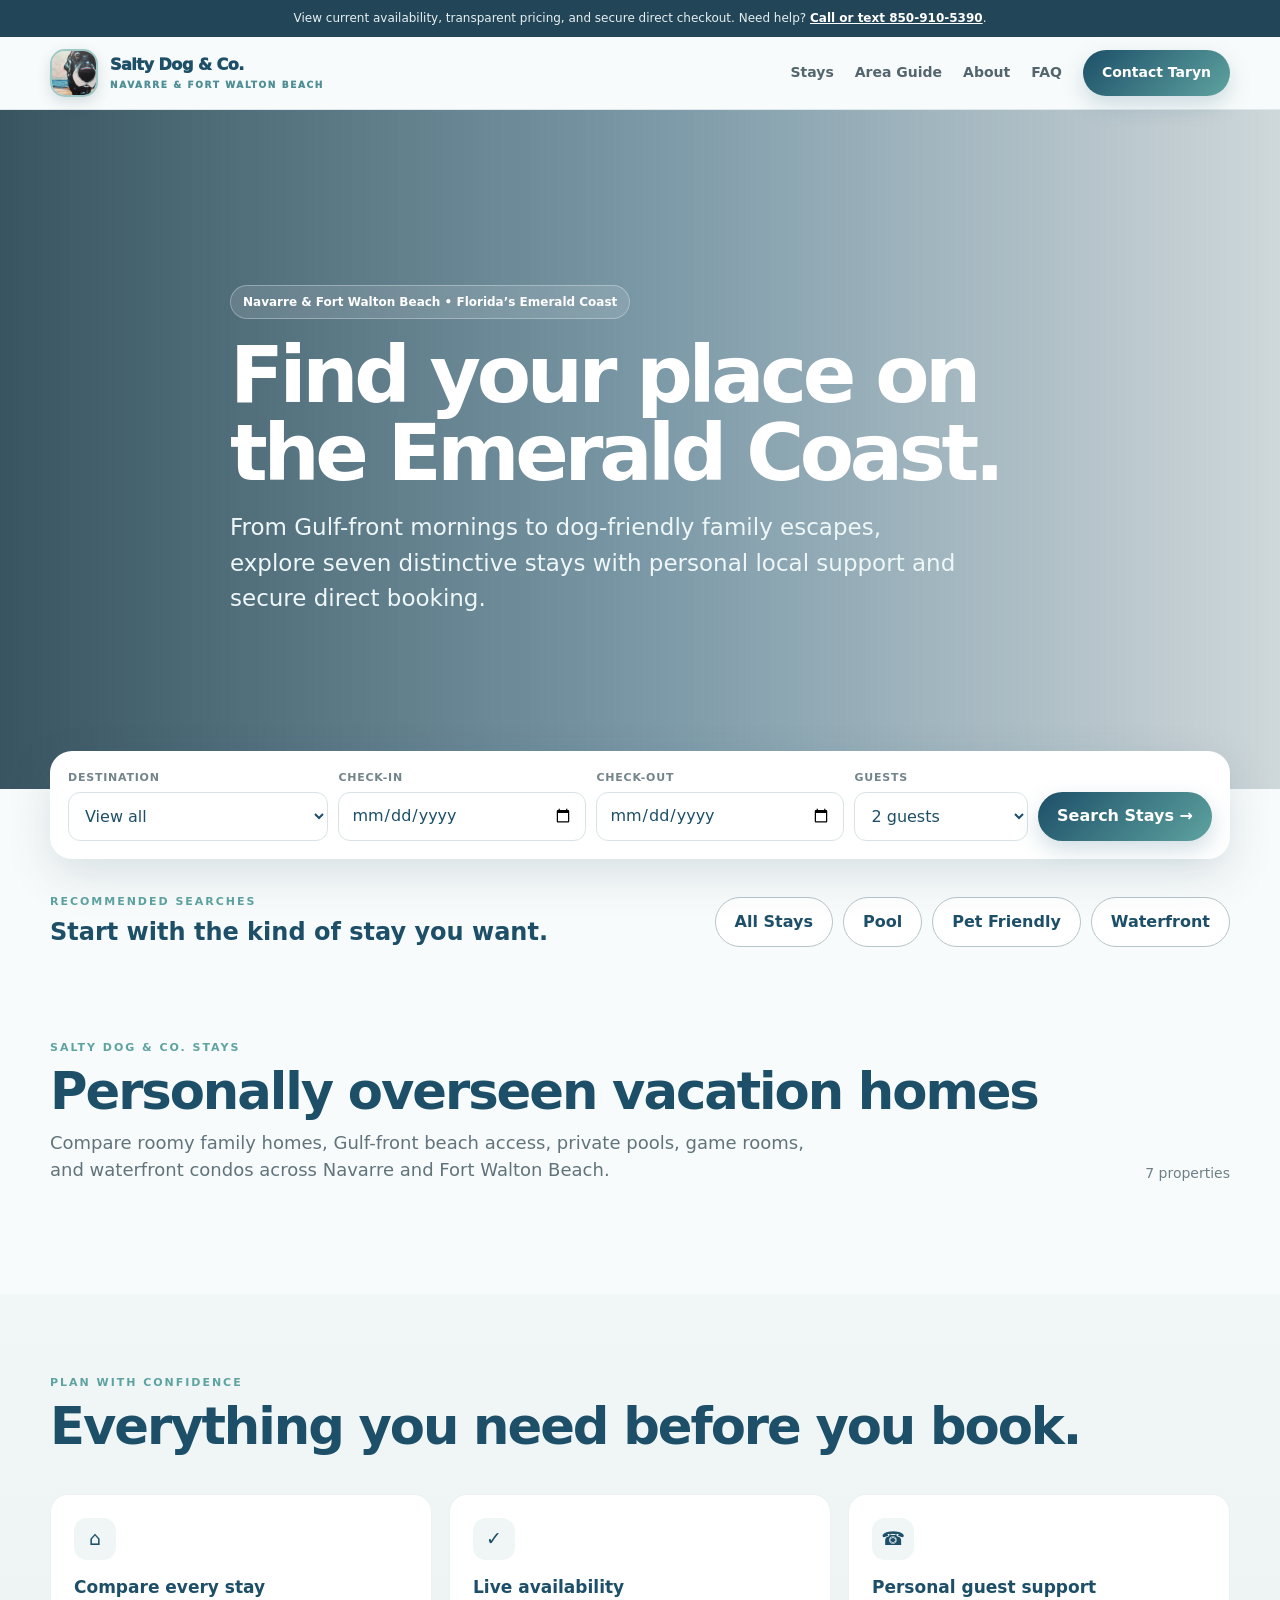
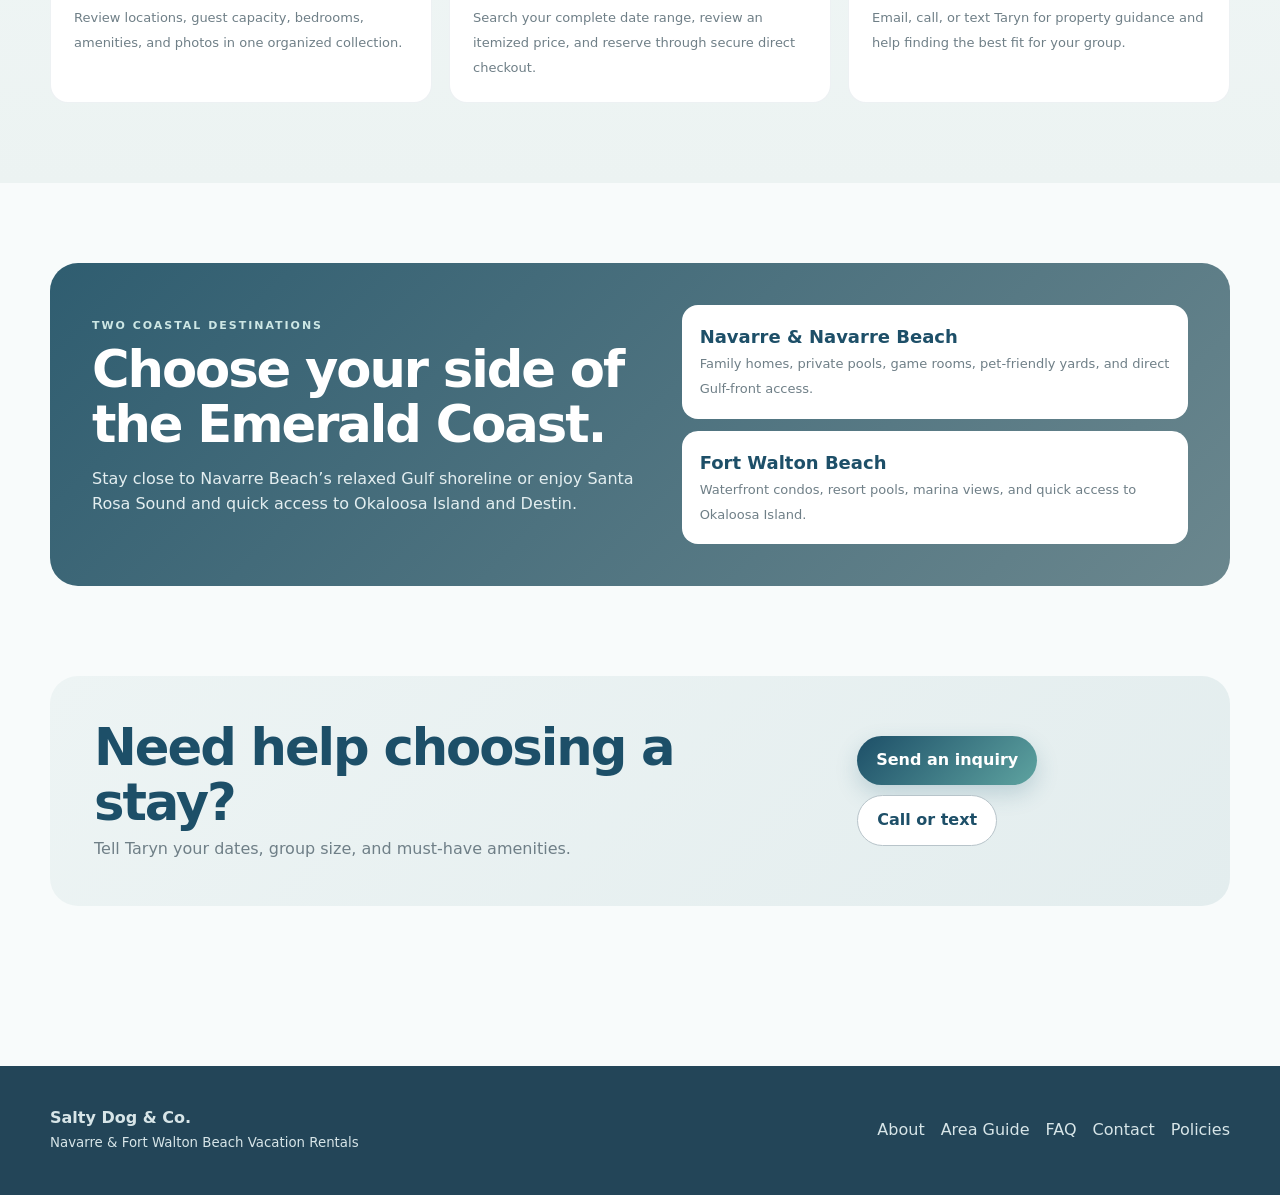
==== commit d381044b: "Update homepage for direct booking launch" ====
--- a/index.html
+++ b/index.html
@@ -23,14 +23,14 @@
 </style>
 </head>
 <body>
-<div class="notice-bar">Current availability and secure reservations are handled through Airbnb. Need help? <a href="tel:+18509105390">Call or text 850-910-5390</a>.</div>
-<header><div class="container nav"><a href="/" class="brand"><img class="logo" src="/assets/ruby-logo.png" alt="Ruby, the Salty Dog & Co. mascot"><span>Salty Dog & Co.<small>Navarre & Fort Walton Beach</small></span></a><nav class="navlinks"><a href="#stays">Stays</a><a href="/guide.html">Area Guide</a><a href="/about.html">About</a><a href="/faq.html">FAQ</a><a href="/contact.html" class="btn btn-primary">Contact Taryn</a></nav></div></header>
+<div class="notice-bar">View current availability, transparent pricing, and secure direct checkout. Need help? <a href="tel:+18509105390">Call or text 850-910-5390</a>.</div>
+<header><div class="container nav"><a href="/" class="brand"><img class="logo" src="assets/ruby-logo.png" alt="Ruby, the Salty Dog & Co. mascot"><span>Salty Dog & Co.<small>Navarre & Fort Walton Beach</small></span></a><nav class="navlinks"><a href="#stays">Stays</a><a href="/guide.html">Area Guide</a><a href="/about.html">About</a><a href="/faq.html">FAQ</a><a href="/contact.html" class="btn btn-primary">Contact Taryn</a></nav></div></header>
 <main>
-<section class="hero"><div class="container hero-inner"><span class="pill">Navarre & Fort Walton Beach • Florida’s Emerald Coast</span><h1>Find your place on the Emerald Coast.</h1><p>From Gulf-front mornings to dog-friendly family escapes, explore seven distinctive stays with local support and easy Airbnb booking.</p></div></section>
-<div class="container search-wrap" id="search"><form class="search-card" id="searchForm"><div class="field"><label for="destination">Destination</label><select id="destination"><option value="all">View All</option><option>Navarre</option><option>Navarre Beach</option><option>Fort Walton Beach</option></select></div><div class="field"><label for="checkin">Check-in</label><input id="checkin" type="date" required></div><div class="field"><label for="checkout">Check-out</label><input id="checkout" type="date" required></div><div class="field"><label for="guests">Guests</label><select id="guests"></select></div><button class="btn btn-primary wide-action" id="searchButton" type="submit">Search Stays →</button></form></div>
+<section class="hero"><div class="container hero-inner"><span class="pill">Navarre & Fort Walton Beach • Florida’s Emerald Coast</span><h1>Find your place on the Emerald Coast.</h1><p>From Gulf-front mornings to dog-friendly family escapes, explore seven distinctive stays with personal local support and secure direct booking.</p></div></section>
+<div class="container search-wrap" id="search"><form class="search-card" id="searchForm"><div class="field"><label for="destination">Destination</label><select id="destination"><option value="all">View all</option><option>Navarre</option><option>Navarre Beach</option><option>Fort Walton Beach</option></select></div><div class="field"><label for="checkin">Check-in</label><input id="checkin" type="date" required></div><div class="field"><label for="checkout">Check-out</label><input id="checkout" type="date" required></div><div class="field"><label for="guests">Guests</label><select id="guests"></select></div><button class="btn btn-primary wide-action" id="searchButton" type="submit">Search Stays →</button></form></div>
 <section class="recommend"><div class="container recommend-inner"><div><div class="kicker">Recommended searches</div><div class="recommend-title">Start with the kind of stay you want.</div></div><div class="quick" id="filters"><button class="btn btn-outline active" type="button" data-filter="all">All Stays</button><button class="btn btn-outline" type="button" data-filter="pool">Pool</button><button class="btn btn-outline" type="button" data-filter="pet-friendly">Pet Friendly</button><button class="btn btn-outline" type="button" data-filter="waterfront">Waterfront</button></div></div></section>
-<section id="stays"><div class="container"><div class="section-head"><div><div class="kicker">Salty Dog & Co. stays</div><h2>Personally overseen vacation homes</h2><p class="lead">Compare roomy family homes, Gulf-front beach access, private pools, game rooms, and waterfront condos across Navarre and Fort Walton Beach.</p></div><div class="results-count" id="resultsCount">7 properties</div></div><div class="property-grid" id="propertyGrid"></div><div id="empty" style="display:none;text-align:center;padding:42px;color:var(--muted)">No stays match those selections. Try fewer guests or choose both destinations.</div></div></section>
-<section class="soft"><div class="container"><div class="section-head"><div><div class="kicker">Plan with confidence</div><h2>Everything you need before you book.</h2></div></div><div class="why-grid"><article class="why"><div class="why-icon">⌂</div><strong>Compare every stay</strong><span>Review locations, guest capacity, bedrooms, amenities, and photos in one organized collection.</span></article><article class="why"><div class="why-icon">✓</div><strong>Live Airbnb availability</strong><span>Continue to the matching Airbnb listing for current dates, pricing, rules, and secure checkout.</span></article><article class="why"><div class="why-icon">☎</div><strong>Personal guest support</strong><span>Email, call, or text Taryn for property guidance and help finding the best fit for your group.</span></article></div></div></section>
+<section id="stays"><div class="container"><div class="section-head"><div><div class="kicker">Salty Dog & Co. stays</div><h2>Personally overseen vacation homes</h2><p class="lead">Compare roomy family homes, Gulf-front beach access, private pools, game rooms, and waterfront condos across Navarre and Fort Walton Beach.</p></div><div class="results-count" id="resultsCount">7 properties</div></div><div class="property-grid" id="propertyGrid"></div><div id="empty" style="display:none;text-align:center;padding:42px;color:var(--muted)">No stays match those selections. Try fewer guests or choose View all.</div></div></section>
+<section class="soft"><div class="container"><div class="section-head"><div><div class="kicker">Plan with confidence</div><h2>Everything you need before you book.</h2></div></div><div class="why-grid"><article class="why"><div class="why-icon">⌂</div><strong>Compare every stay</strong><span>Review locations, guest capacity, bedrooms, amenities, and photos in one organized collection.</span></article><article class="why"><div class="why-icon">✓</div><strong>Live availability</strong><span>Search your complete date range, review an itemized price, and reserve through secure direct checkout.</span></article><article class="why"><div class="why-icon">☎</div><strong>Personal guest support</strong><span>Email, call, or text Taryn for property guidance and help finding the best fit for your group.</span></article></div></div></section>
 <section><div class="container destination"><div class="feature-copy"><div class="kicker" style="color:#cde7e5">Two coastal destinations</div><h2>Choose your side of the Emerald Coast.</h2><p>Stay close to Navarre Beach’s relaxed Gulf shoreline or enjoy Santa Rosa Sound and quick access to Okaloosa Island and Destin.</p></div><div class="destination-cards"><article class="destination-card"><strong>Navarre & Navarre Beach</strong><span>Family homes, private pools, game rooms, pet-friendly yards, and direct Gulf-front access.</span></article><article class="destination-card"><strong>Fort Walton Beach</strong><span>Waterfront condos, resort pools, marina views, and quick access to Okaloosa Island.</span></article></div></div></section>
 <section style="padding-top:10px"><div class="container cta"><div><h2>Need help choosing a stay?</h2><p>Tell Taryn your dates, group size, and must-have amenities.</p></div><div class="cta-actions"><a class="btn btn-primary" href="/contact.html">Send an inquiry</a><a class="btn btn-outline" href="tel:+18509105390">Call or text</a></div></div></section>
 </main>
@@ -39,7 +39,7 @@
 const slugs=['the-salty-dog','beachfront-bliss','deep-blue-dive','sea-turtle','seaside-vibes','stars-and-sea','waterfront-paradise'],grid=document.querySelector('#propertyGrid'),today=new Date(),searchButton=document.querySelector('#searchButton');let properties=[],activeFilter='all',availableSlugs=null;today.setDate(today.getDate()+1);checkin.min=today.toISOString().slice(0,10);checkout.min=checkin.min;guests.innerHTML=Array.from({length:18},(_,i)=>`<option value="${i+1}" ${i===1?'selected':''}>${i+1} ${i?'guests':'guest'}</option>`).join('');checkin.onchange=()=>{checkout.min=checkin.value;if(checkout.value&&checkout.value<=checkin.value)checkout.value='';availableSlugs=null};checkout.onchange=()=>{availableSlugs=null};
 function propertyUrl(p){const q=new URLSearchParams({stay:p.slug});if(checkin.value)q.set('checkin',checkin.value);if(checkout.value)q.set('checkout',checkout.value);q.set('guests',guests.value);return `/property.html?${q}`}
 function card(p){return `<article class="property-card"><div class="card-media"><img src="${p.image}" alt="${p.name} vacation rental" loading="lazy"><span class="tag">${p.destination}</span></div><div class="card-body"><h3 class="card-title">${p.name}</h3><div class="location">${p.type}</div><div class="meta"><span>${p.bedrooms} BR</span><span>${p.bathrooms} BA</span><span>Sleeps ${p.guests}</span></div><p class="card-copy">${p.summary}</p><div class="features">${p.highlights.slice(0,3).map(x=>`<span class="feature">${x}</span>`).join('')}</div><div class="card-actions"><a class="btn btn-outline" href="/property.html?stay=${p.slug}">View Stay</a><a class="btn btn-primary" href="${propertyUrl(p)}#availability">View Calendar</a></div></div></article>`}
-function render(){const count=+guests.value||1,dest=destination.value,shown=properties.filter(p=>(activeFilter==='all'||p.tags.includes(activeFilter))&&(dest==='all'||p.destination===dest)&&p.guests>=count&&(!availableSlugs||availableSlugs.has(p.slug)));grid.innerHTML=shown.map(card).join('');resultsCount.textContent=`${shown.length}${availableSlugs?' available':''} ${shown.length===1?'property':'properties'}`;empty.textContent=availableSlugs?'No properties are available for the complete date range. Try different dates, fewer guests, or both destinations.':'No stays match those selections. Try fewer guests or choose both destinations.';empty.style.display=shown.length?'none':'block'}
+function render(){const count=+guests.value||1,dest=destination.value,shown=properties.filter(p=>(activeFilter==='all'||p.tags.includes(activeFilter))&&(dest==='all'||p.destination===dest)&&p.guests>=count&&(!availableSlugs||availableSlugs.has(p.slug)));grid.innerHTML=shown.map(card).join('');resultsCount.textContent=`${shown.length}${availableSlugs?' available':''} ${shown.length===1?'property':'properties'}`;empty.textContent=availableSlugs?'No properties are available for the complete date range. Try different dates, fewer guests, or choose View all.':'No stays match those selections. Try fewer guests or choose View all.';empty.style.display=shown.length?'none':'block'}
 const datesOverlap=(start,end,ranges)=>ranges.some(range=>start<range.end&&end>range.start);
 async function findAvailable(){
   const start=checkin.value,end=checkout.value;
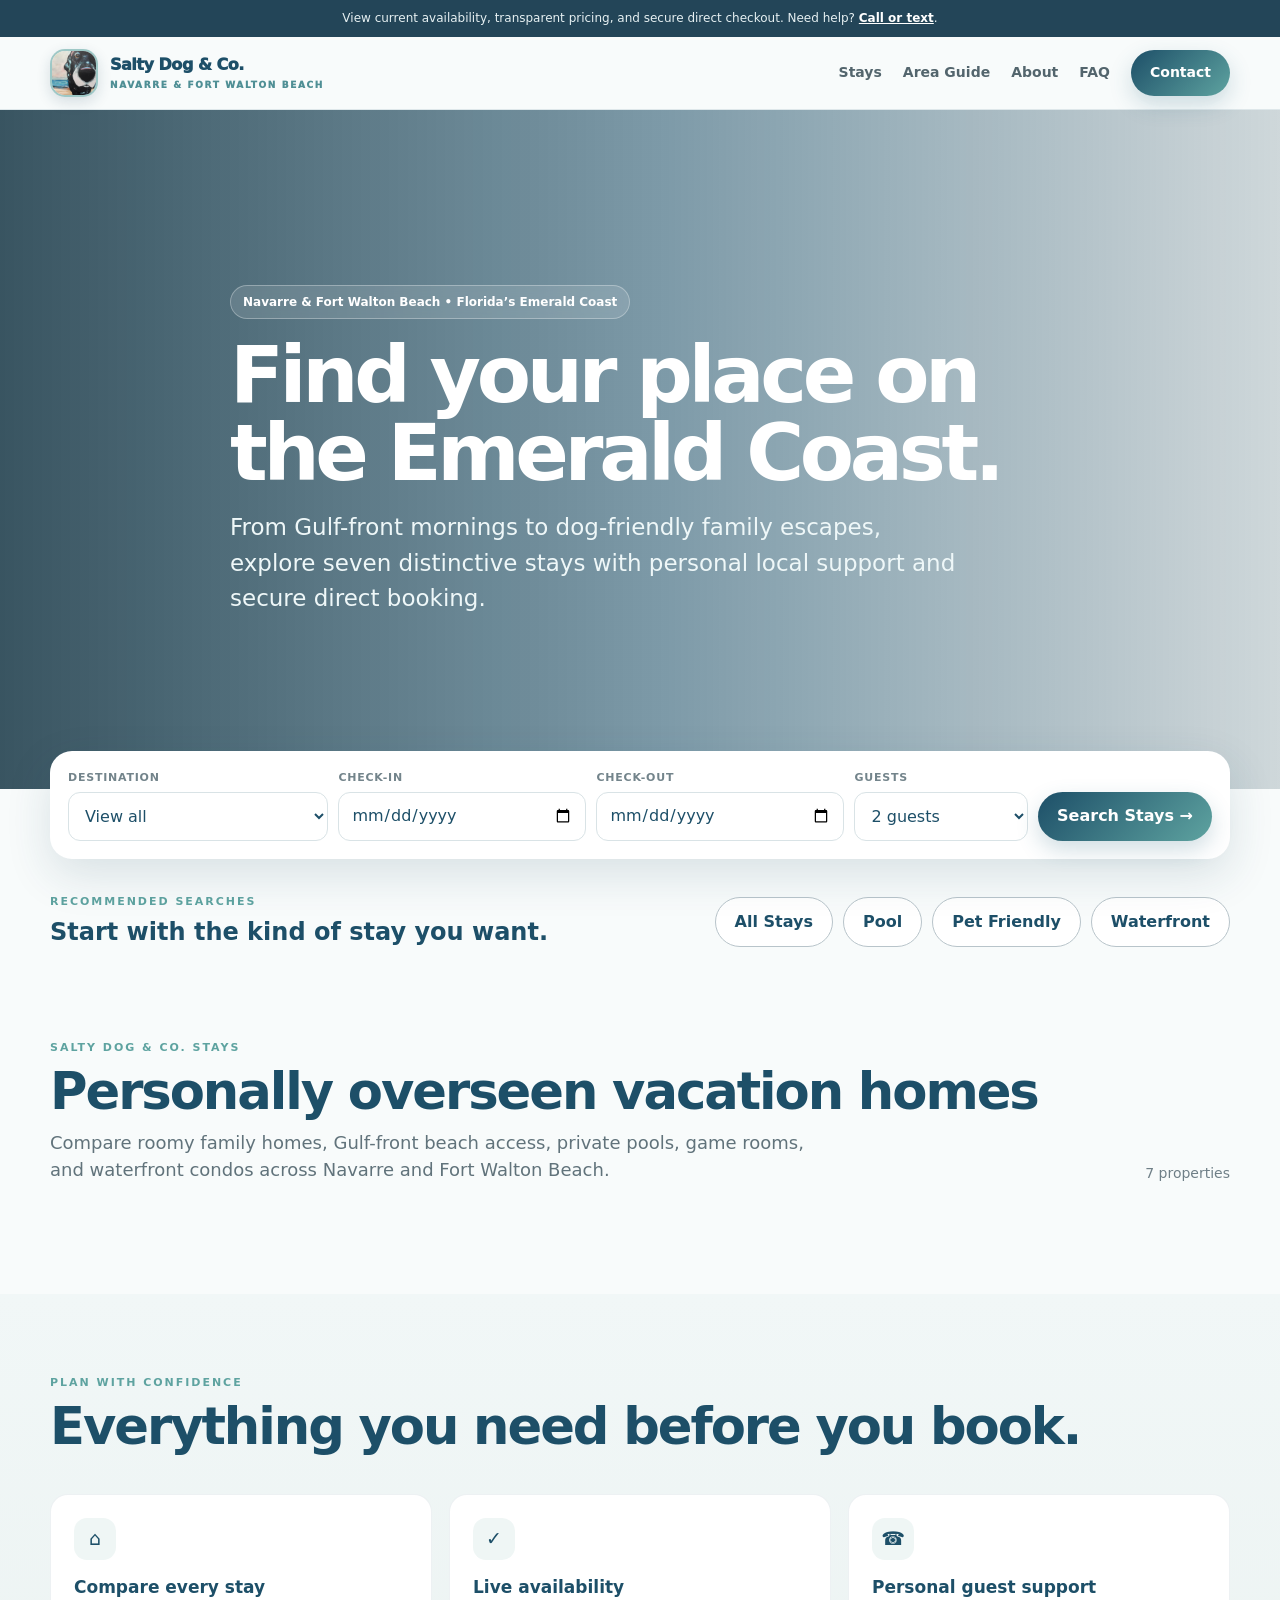
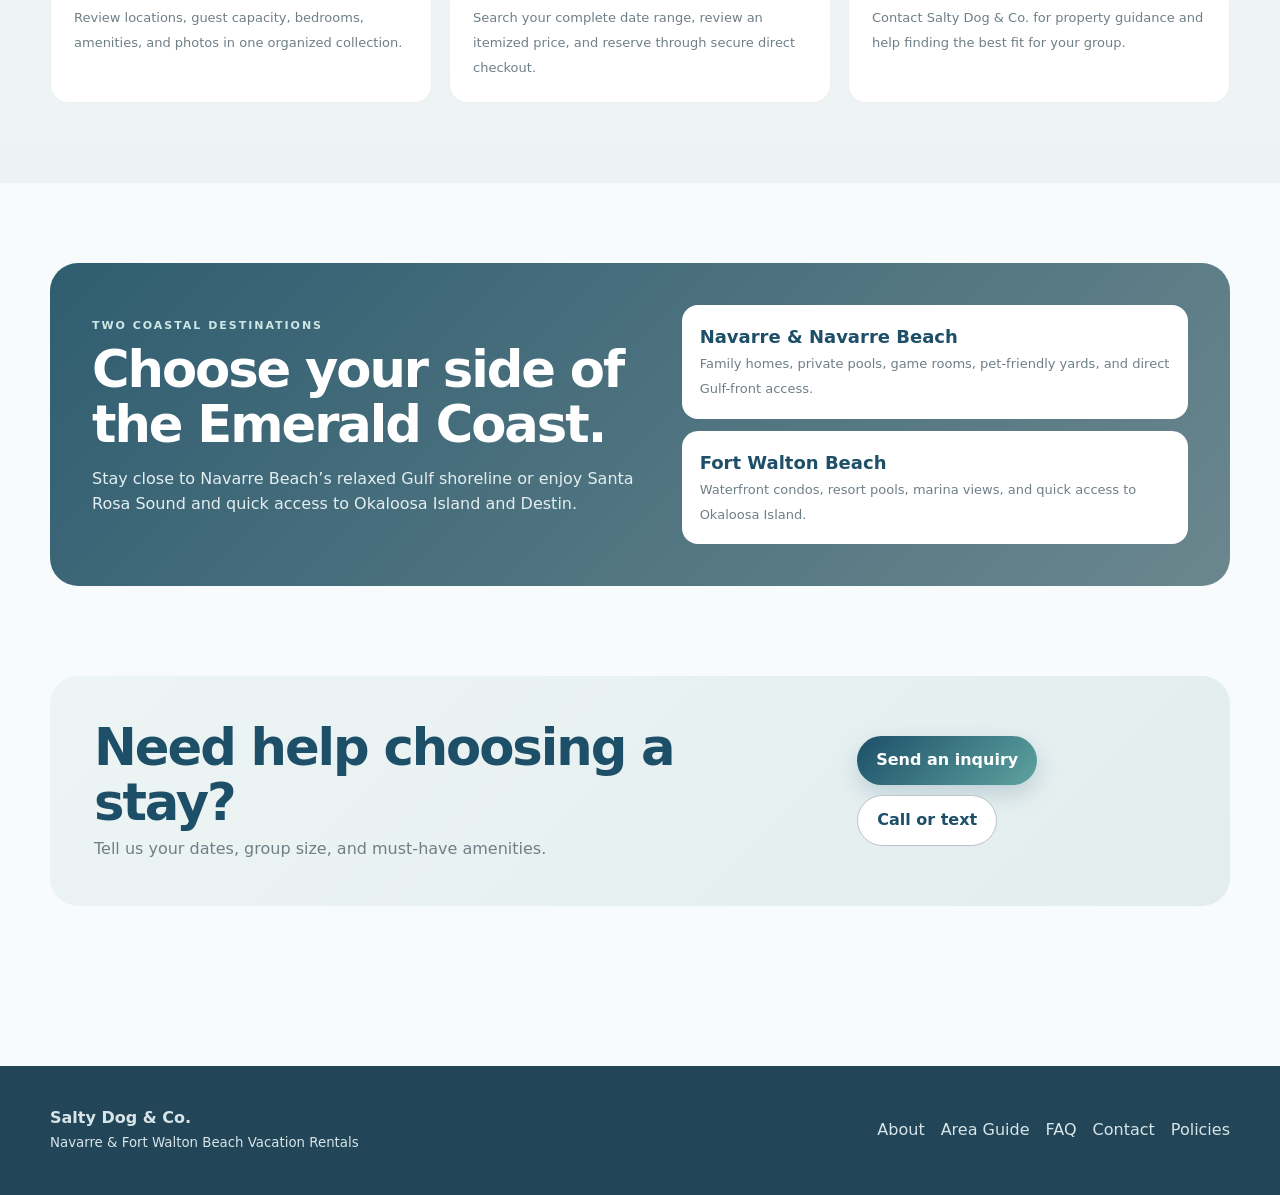
==== commit d2b72663: "Update booking rules and guest-facing contact copy" ====
--- a/index.html
+++ b/index.html
@@ -23,16 +23,16 @@
 </style>
 </head>
 <body>
-<div class="notice-bar">View current availability, transparent pricing, and secure direct checkout. Need help? <a href="tel:+18509105390">Call or text 850-910-5390</a>.</div>
-<header><div class="container nav"><a href="/" class="brand"><img class="logo" src="assets/ruby-logo.png" alt="Ruby, the Salty Dog & Co. mascot"><span>Salty Dog & Co.<small>Navarre & Fort Walton Beach</small></span></a><nav class="navlinks"><a href="#stays">Stays</a><a href="/guide.html">Area Guide</a><a href="/about.html">About</a><a href="/faq.html">FAQ</a><a href="/contact.html" class="btn btn-primary">Contact Taryn</a></nav></div></header>
+<div class="notice-bar">View current availability, transparent pricing, and secure direct checkout. Need help? <a href="tel:+18509105390" aria-label="Call or text Salty Dog & Co.">Call or text</a>.</div>
+<header><div class="container nav"><a href="/" class="brand"><img class="logo" src="assets/ruby-logo.png" alt="Ruby, the Salty Dog & Co. mascot"><span>Salty Dog & Co.<small>Navarre & Fort Walton Beach</small></span></a><nav class="navlinks"><a href="#stays">Stays</a><a href="/guide.html">Area Guide</a><a href="/about.html">About</a><a href="/faq.html">FAQ</a><a href="/contact.html" class="btn btn-primary">Contact</a></nav></div></header>
 <main>
 <section class="hero"><div class="container hero-inner"><span class="pill">Navarre & Fort Walton Beach • Florida’s Emerald Coast</span><h1>Find your place on the Emerald Coast.</h1><p>From Gulf-front mornings to dog-friendly family escapes, explore seven distinctive stays with personal local support and secure direct booking.</p></div></section>
 <div class="container search-wrap" id="search"><form class="search-card" id="searchForm"><div class="field"><label for="destination">Destination</label><select id="destination"><option value="all">View all</option><option>Navarre</option><option>Navarre Beach</option><option>Fort Walton Beach</option></select></div><div class="field"><label for="checkin">Check-in</label><input id="checkin" type="date" required></div><div class="field"><label for="checkout">Check-out</label><input id="checkout" type="date" required></div><div class="field"><label for="guests">Guests</label><select id="guests"></select></div><button class="btn btn-primary wide-action" id="searchButton" type="submit">Search Stays →</button></form></div>
 <section class="recommend"><div class="container recommend-inner"><div><div class="kicker">Recommended searches</div><div class="recommend-title">Start with the kind of stay you want.</div></div><div class="quick" id="filters"><button class="btn btn-outline active" type="button" data-filter="all">All Stays</button><button class="btn btn-outline" type="button" data-filter="pool">Pool</button><button class="btn btn-outline" type="button" data-filter="pet-friendly">Pet Friendly</button><button class="btn btn-outline" type="button" data-filter="waterfront">Waterfront</button></div></div></section>
 <section id="stays"><div class="container"><div class="section-head"><div><div class="kicker">Salty Dog & Co. stays</div><h2>Personally overseen vacation homes</h2><p class="lead">Compare roomy family homes, Gulf-front beach access, private pools, game rooms, and waterfront condos across Navarre and Fort Walton Beach.</p></div><div class="results-count" id="resultsCount">7 properties</div></div><div class="property-grid" id="propertyGrid"></div><div id="empty" style="display:none;text-align:center;padding:42px;color:var(--muted)">No stays match those selections. Try fewer guests or choose View all.</div></div></section>
-<section class="soft"><div class="container"><div class="section-head"><div><div class="kicker">Plan with confidence</div><h2>Everything you need before you book.</h2></div></div><div class="why-grid"><article class="why"><div class="why-icon">⌂</div><strong>Compare every stay</strong><span>Review locations, guest capacity, bedrooms, amenities, and photos in one organized collection.</span></article><article class="why"><div class="why-icon">✓</div><strong>Live availability</strong><span>Search your complete date range, review an itemized price, and reserve through secure direct checkout.</span></article><article class="why"><div class="why-icon">☎</div><strong>Personal guest support</strong><span>Email, call, or text Taryn for property guidance and help finding the best fit for your group.</span></article></div></div></section>
+<section class="soft"><div class="container"><div class="section-head"><div><div class="kicker">Plan with confidence</div><h2>Everything you need before you book.</h2></div></div><div class="why-grid"><article class="why"><div class="why-icon">⌂</div><strong>Compare every stay</strong><span>Review locations, guest capacity, bedrooms, amenities, and photos in one organized collection.</span></article><article class="why"><div class="why-icon">✓</div><strong>Live availability</strong><span>Search your complete date range, review an itemized price, and reserve through secure direct checkout.</span></article><article class="why"><div class="why-icon">☎</div><strong>Personal guest support</strong><span>Contact Salty Dog & Co. for property guidance and help finding the best fit for your group.</span></article></div></div></section>
 <section><div class="container destination"><div class="feature-copy"><div class="kicker" style="color:#cde7e5">Two coastal destinations</div><h2>Choose your side of the Emerald Coast.</h2><p>Stay close to Navarre Beach’s relaxed Gulf shoreline or enjoy Santa Rosa Sound and quick access to Okaloosa Island and Destin.</p></div><div class="destination-cards"><article class="destination-card"><strong>Navarre & Navarre Beach</strong><span>Family homes, private pools, game rooms, pet-friendly yards, and direct Gulf-front access.</span></article><article class="destination-card"><strong>Fort Walton Beach</strong><span>Waterfront condos, resort pools, marina views, and quick access to Okaloosa Island.</span></article></div></div></section>
-<section style="padding-top:10px"><div class="container cta"><div><h2>Need help choosing a stay?</h2><p>Tell Taryn your dates, group size, and must-have amenities.</p></div><div class="cta-actions"><a class="btn btn-primary" href="/contact.html">Send an inquiry</a><a class="btn btn-outline" href="tel:+18509105390">Call or text</a></div></div></section>
+<section style="padding-top:10px"><div class="container cta"><div><h2>Need help choosing a stay?</h2><p>Tell us your dates, group size, and must-have amenities.</p></div><div class="cta-actions"><a class="btn btn-primary" href="/contact.html">Send an inquiry</a><a class="btn btn-outline" href="tel:+18509105390" aria-label="Call or text Salty Dog & Co.">Call or text</a></div></div></section>
 </main>
 <footer><div class="container footer"><div><strong>Salty Dog & Co.</strong><br><small>Navarre & Fort Walton Beach Vacation Rentals</small></div><div class="footer-links"><a href="/about.html">About</a><a href="/guide.html">Area Guide</a><a href="/faq.html">FAQ</a><a href="/contact.html">Contact</a><a href="/policies.html">Policies</a></div></div></footer>
 <script>
